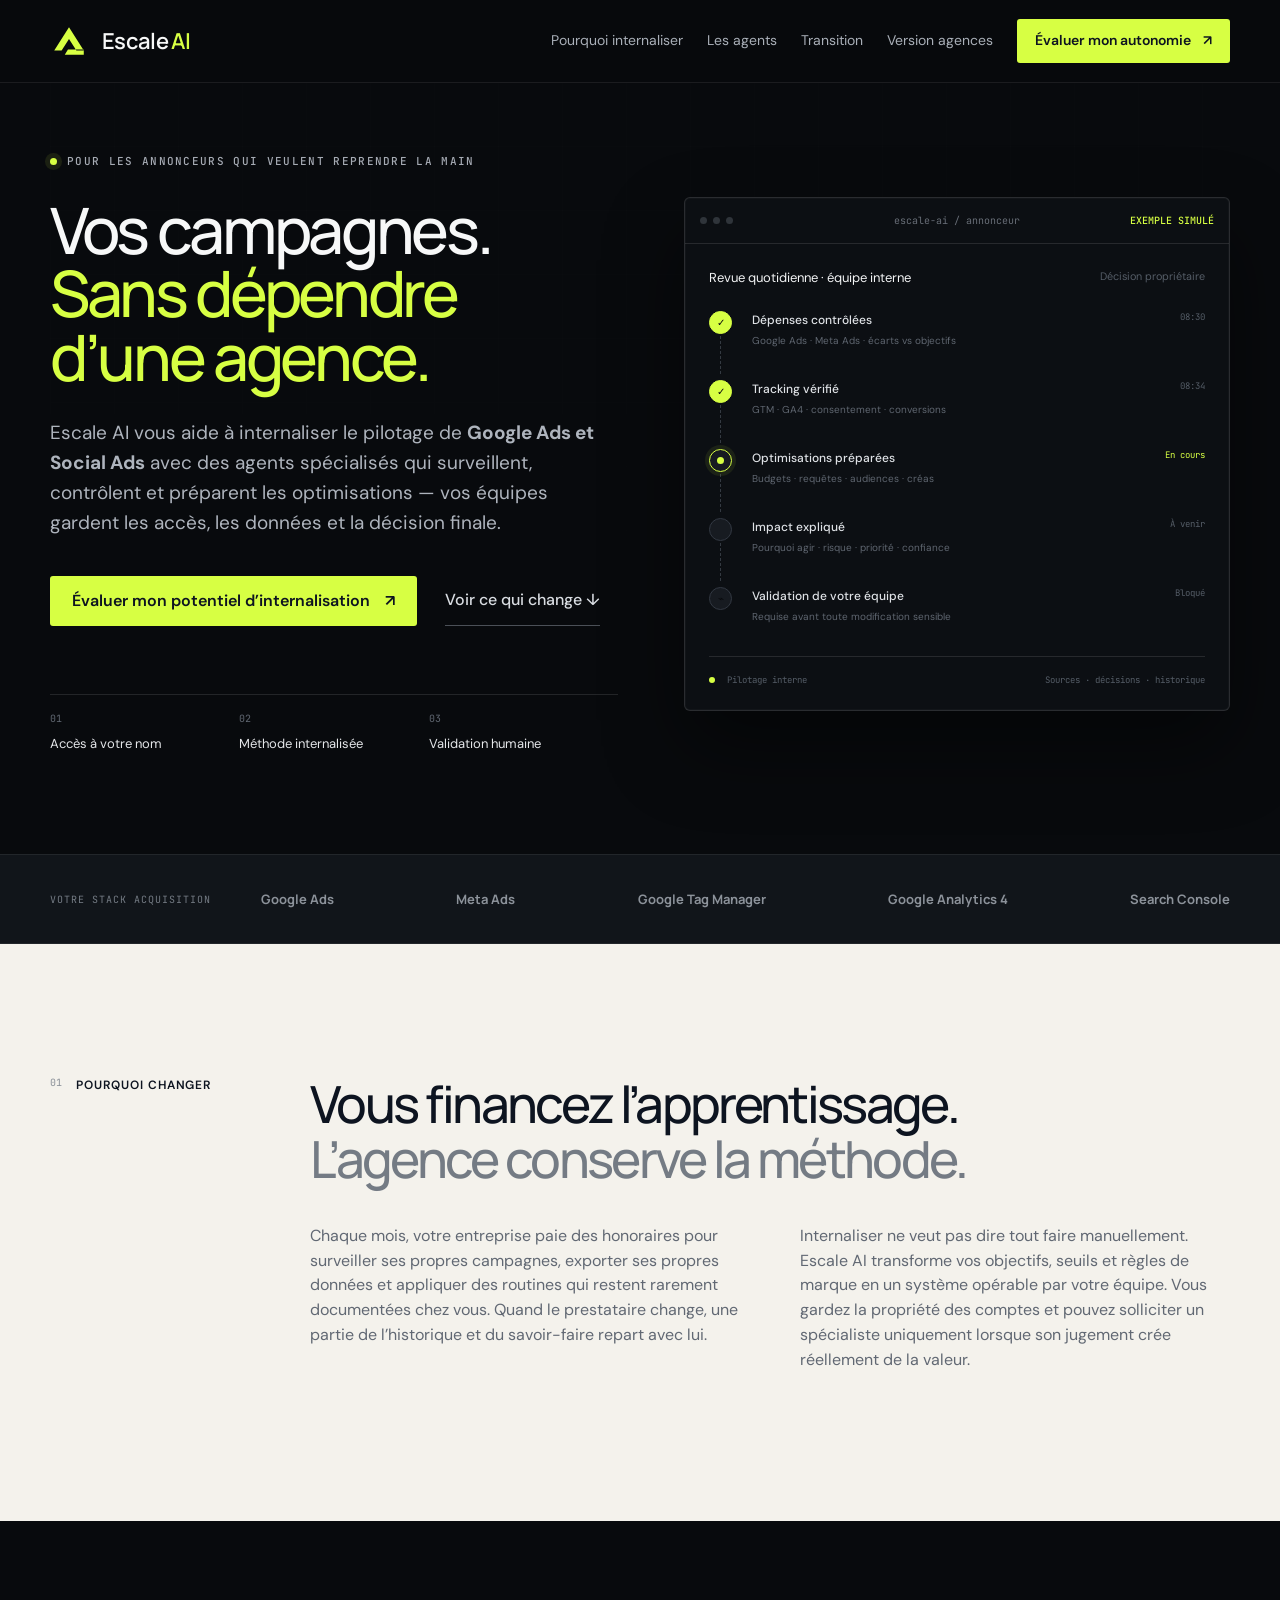
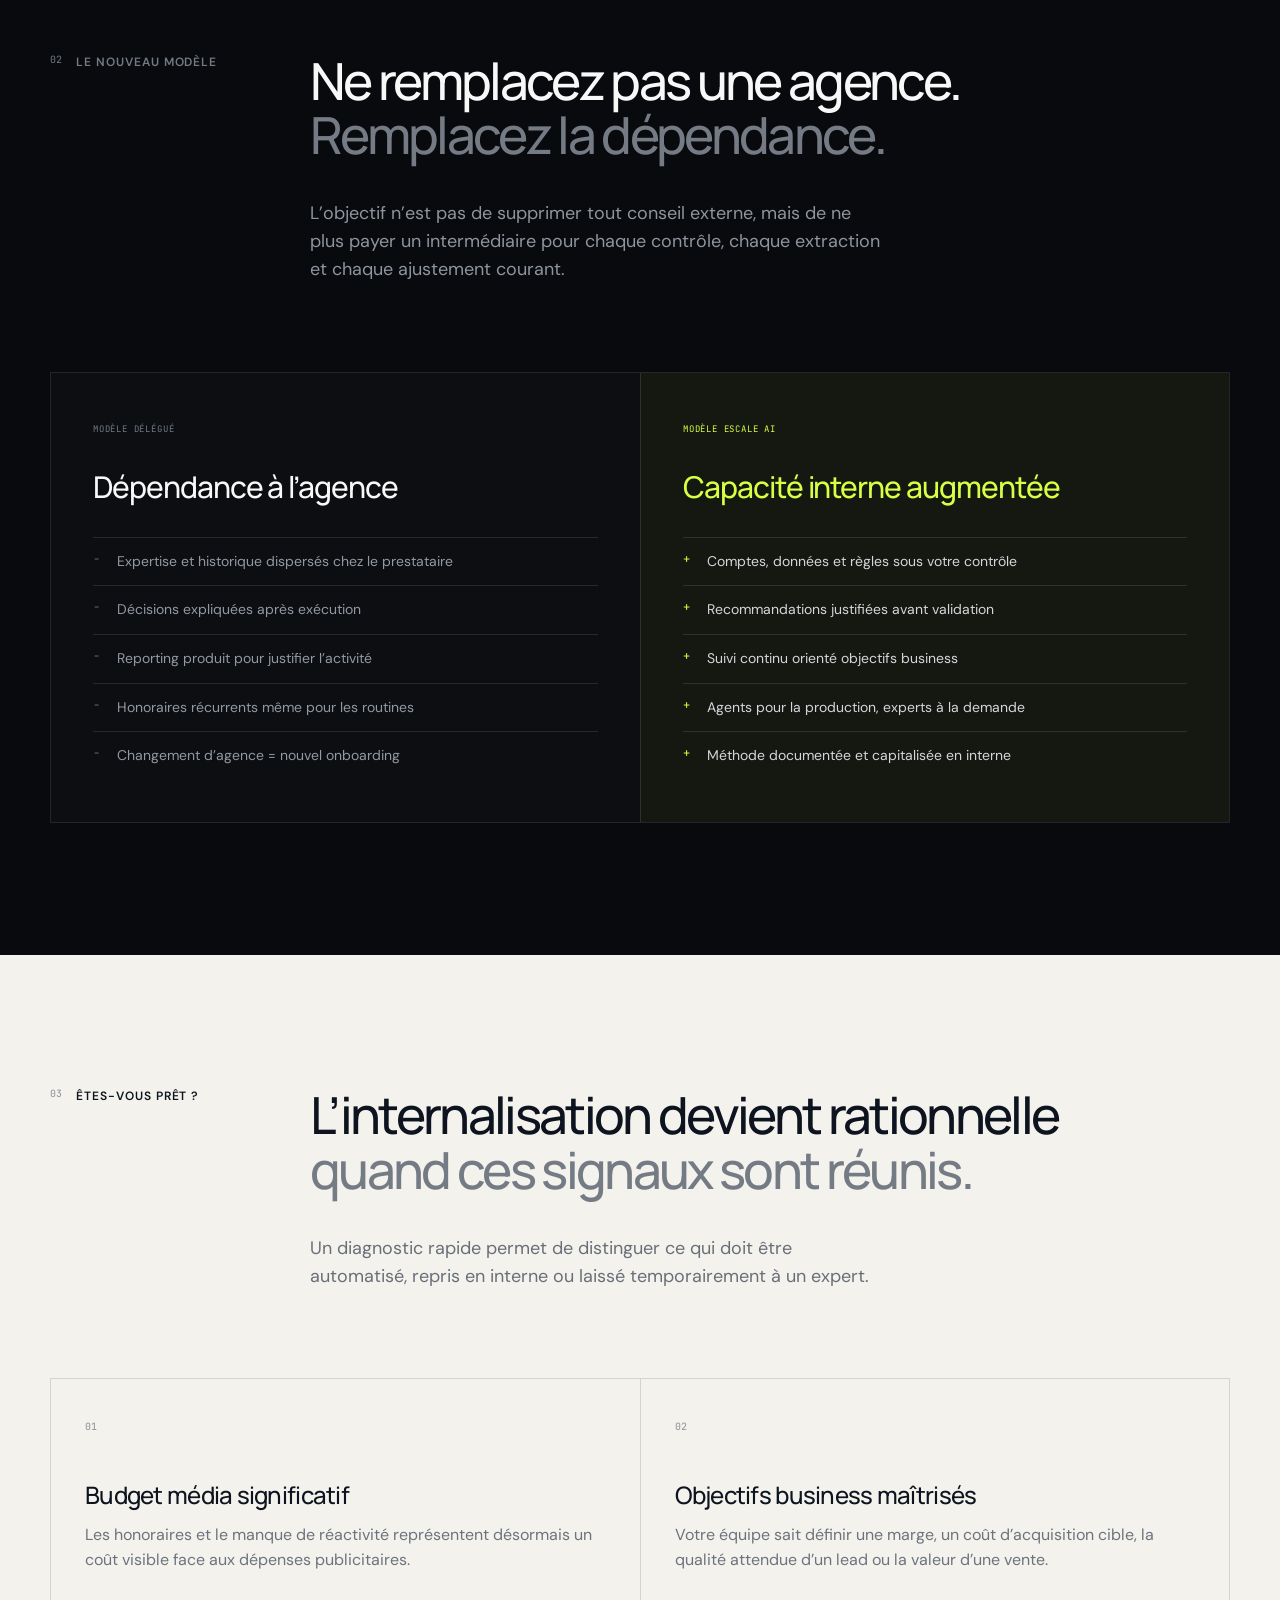
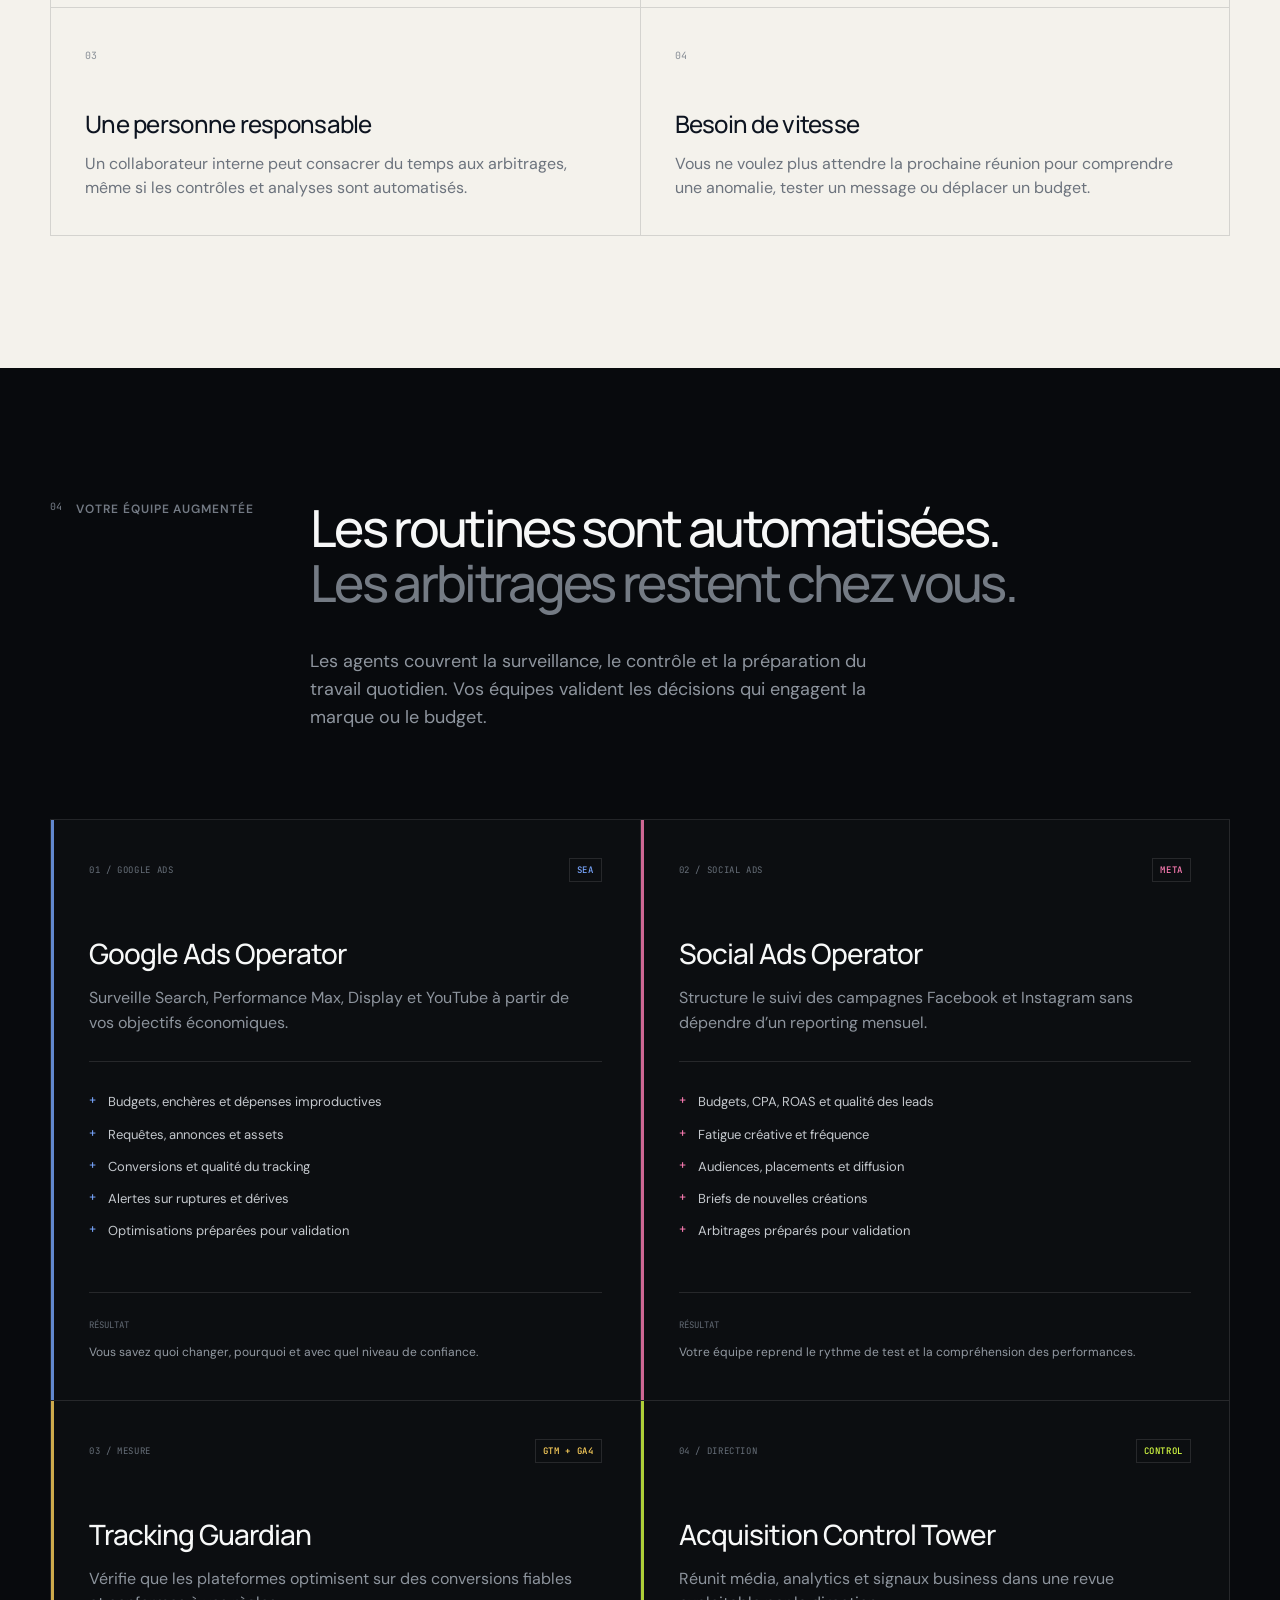
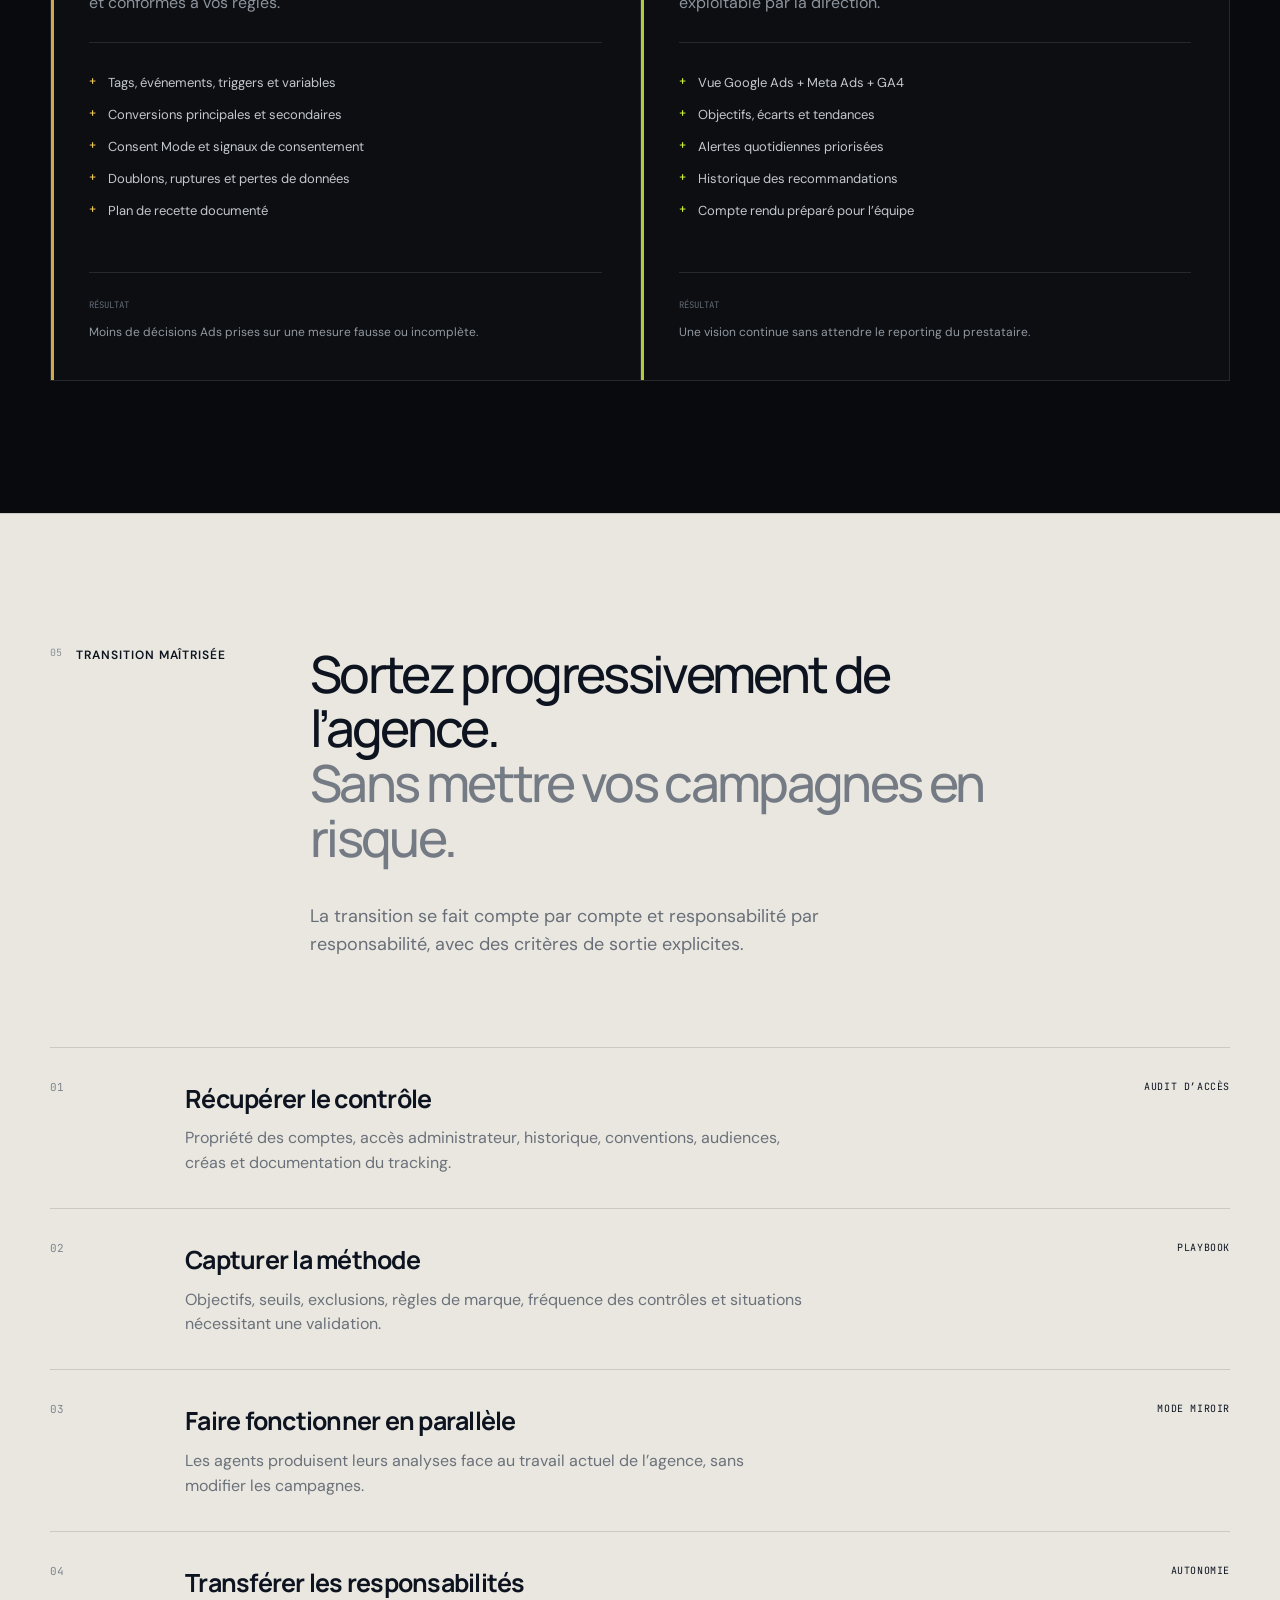
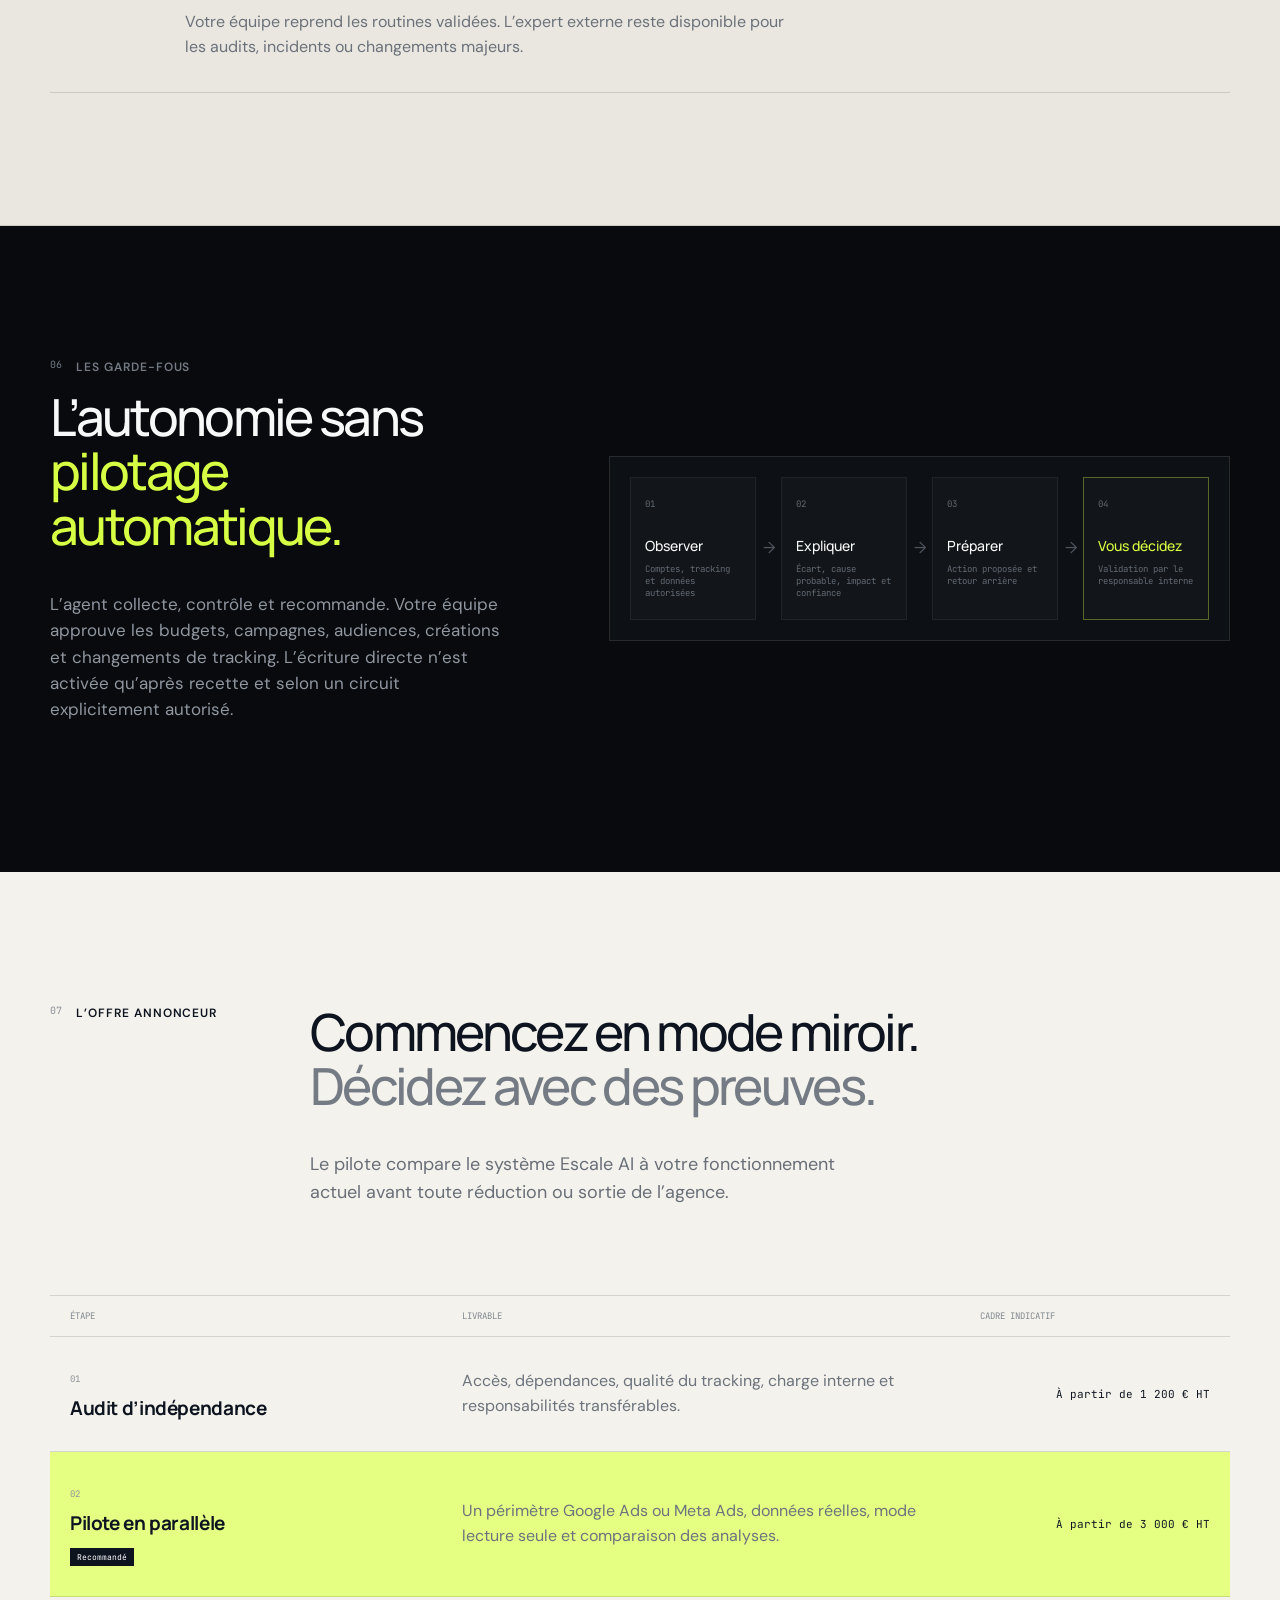
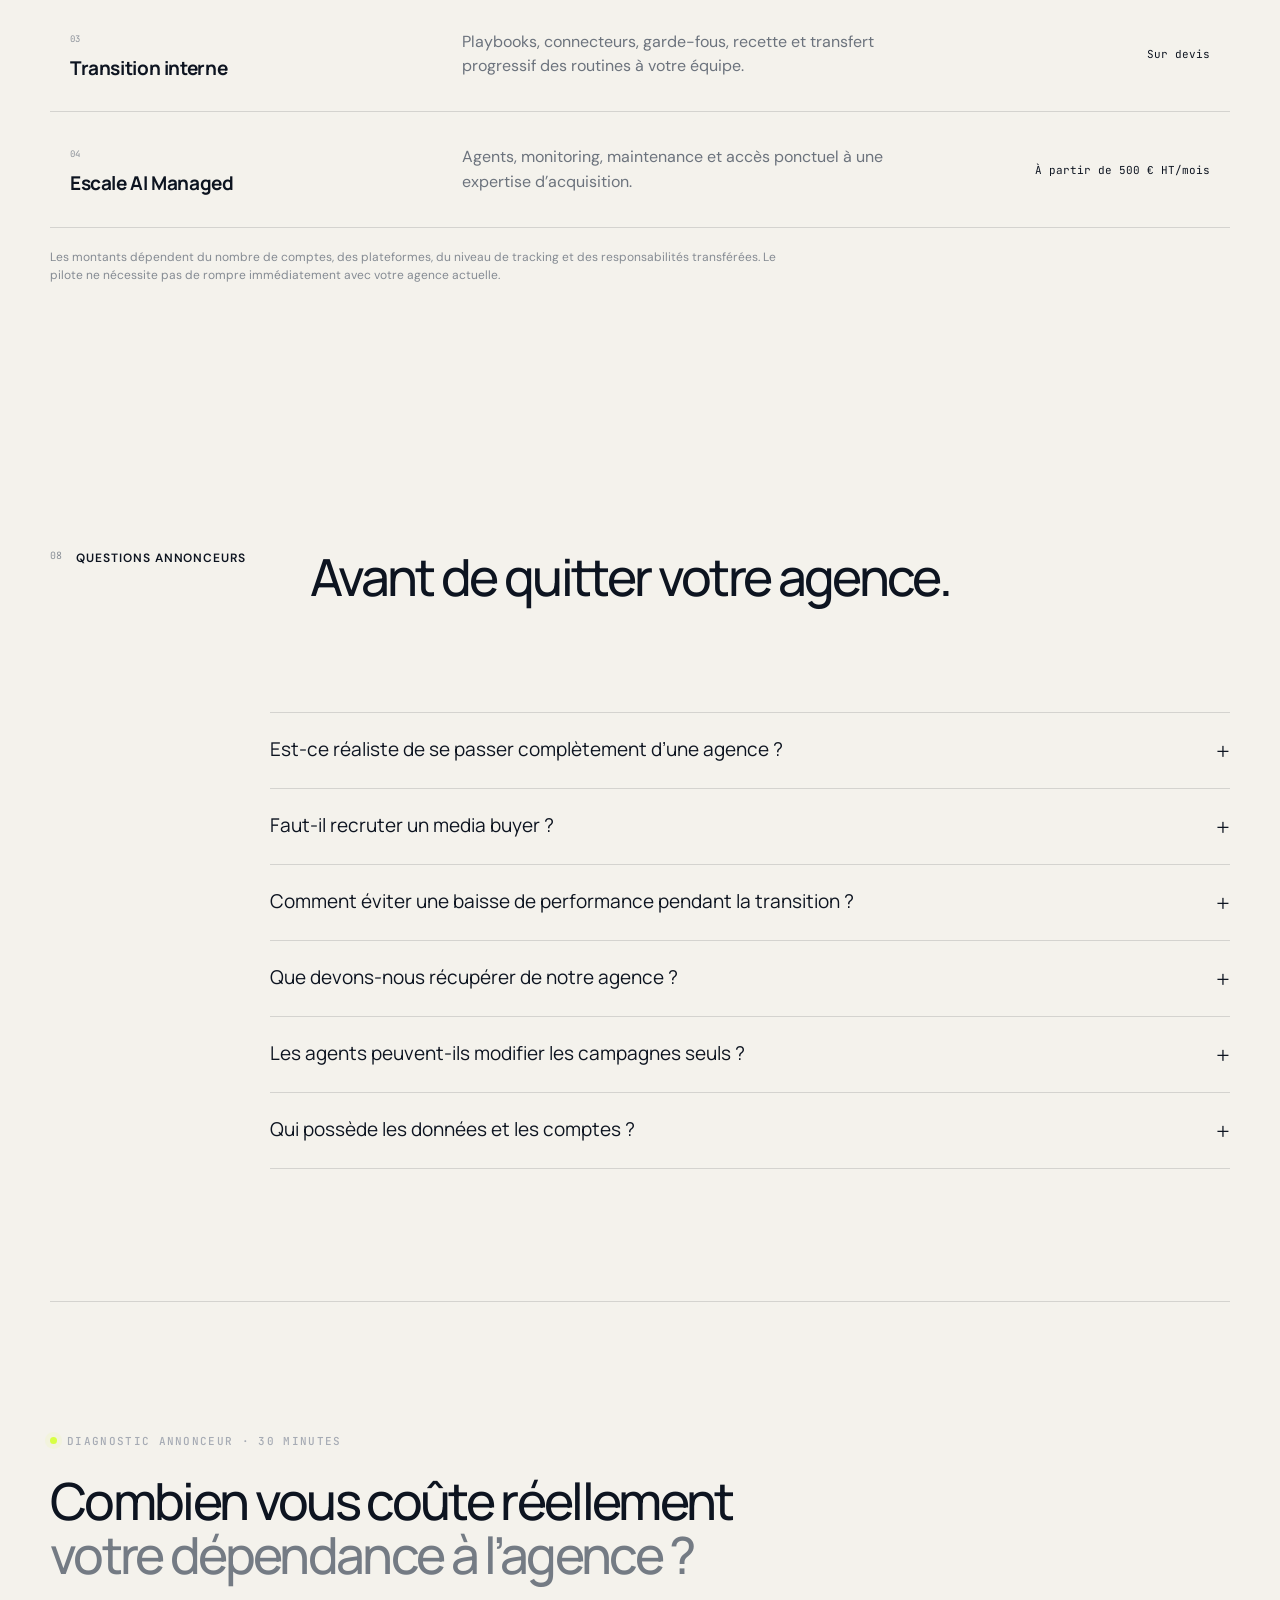
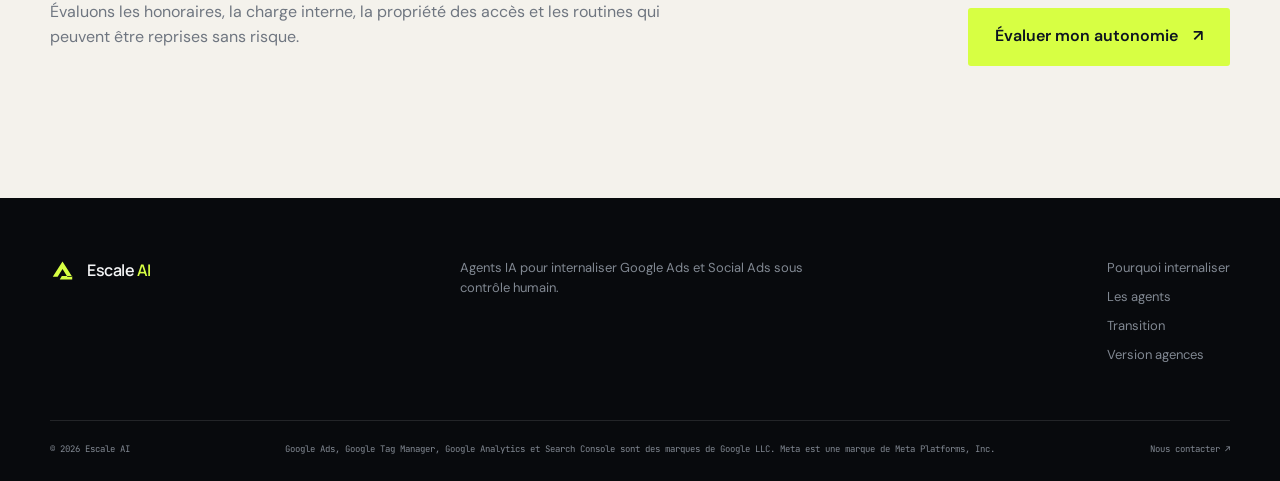
==== annonceurs/index.html @ db9a939e "feat: add advertiser acquisition landing" ====
<!DOCTYPE html>
<html lang="fr">
<head>
  <meta charset="utf-8">
  <meta name="viewport" content="width=device-width, initial-scale=1">
  <title>Escale AI Annonceurs — Internalisez Google Ads et Social Ads</title>
  <meta name="description" content="Escale AI aide les annonceurs à reprendre le contrôle de Google Ads et Social Ads avec des agents IA, des garde-fous et une validation humaine.">
  <meta name="robots" content="index,follow">
  <meta name="theme-color" content="#080a0d">
  <meta property="og:type" content="website">
  <meta property="og:locale" content="fr_FR">
  <meta property="og:title" content="Escale AI — Reprenez le contrôle de vos campagnes Ads">
  <meta property="og:description" content="Internalisez le pilotage Google Ads et Social Ads sans recréer une agence en interne.">
  <meta property="og:image" content="https://raw.githubusercontent.com/Floskinou/AIAgentnewventure/main/annonceurs/og-image.png">
  <meta property="og:image:width" content="1200">
  <meta property="og:image:height" content="630">
  <meta name="twitter:card" content="summary_large_image">
  <meta name="twitter:title" content="Escale AI — Agents IA pour annonceurs">
  <meta name="twitter:description" content="Vos données, vos décisions, vos campagnes. L’exécution assistée par des agents spécialisés.">
  <link rel="icon" href="../favicon.svg" type="image/svg+xml">
  <link rel="preconnect" href="https://fonts.googleapis.com">
  <link rel="preconnect" href="https://fonts.gstatic.com" crossorigin>
  <link href="https://fonts.googleapis.com/css2?family=DM+Sans:wght@400;500;600&family=Manrope:wght@400;500;600&family=JetBrains+Mono:wght@400;500&display=swap" rel="stylesheet">
  <link rel="stylesheet" href="../styles.css?v=5">
  <script type="application/ld+json">{
    "@context":"https://schema.org",
    "@type":"ProfessionalService",
    "name":"Escale AI pour annonceurs",
    "description":"Agents IA pour internaliser le pilotage Google Ads, Meta Ads, GTM, GA4 et Search Console sous contrôle humain.",
    "areaServed":"FR",
    "knowsAbout":["Google Ads","Meta Ads","Google Tag Manager","Google Analytics 4","Google Search Console"]
  }</script>
</head>
<body class="advertiser-page">
  <a class="skip-link" href="#contenu">Aller au contenu</a>
  <header class="site-header" id="accueil">
    <nav class="nav container" aria-label="Navigation annonceurs">
      <a class="brand" href="#accueil" aria-label="Escale AI Annonceurs — Accueil">
        <svg class="brand-mark" viewBox="0 0 36 36" aria-hidden="true"><path d="M4 27 18 5l14 22h-7l-7-11-7 11H4Zm10 4h18v-5H17l-3 5Z"/></svg>
        <span>Escale <strong>AI</strong></span>
      </a>
      <button class="menu-toggle" type="button" aria-expanded="false" aria-controls="nav-links"><span></span><span></span><span></span><span class="sr-only">Ouvrir le menu</span></button>
      <div class="nav-links" id="nav-links">
        <a href="#pourquoi">Pourquoi internaliser</a>
        <a href="#agents">Les agents</a>
        <a href="#methode">Transition</a>
        <a href="../">Version agences</a>
        <a class="nav-cta" href="https://calendly.com/escaleads/30min" target="_blank" rel="noopener">Évaluer mon autonomie <span aria-hidden="true">↗</span></a>
      </div>
    </nav>
  </header>

  <main id="contenu">
    <section class="hero advertiser-hero container" aria-labelledby="hero-title">
      <div class="hero-copy reveal">
        <p class="eyebrow"><span class="status-dot"></span> Pour les annonceurs qui veulent reprendre la main</p>
        <h1 id="hero-title">Vos campagnes.<br><em>Sans dépendre d’une agence.</em></h1>
        <p class="hero-lead">Escale AI vous aide à internaliser le pilotage de <strong>Google Ads et Social Ads</strong> avec des agents spécialisés qui surveillent, contrôlent et préparent les optimisations — vos équipes gardent les accès, les données et la décision finale.</p>
        <div class="hero-actions">
          <a class="button button-primary" href="https://calendly.com/escaleads/30min" target="_blank" rel="noopener">Évaluer mon potentiel d’internalisation <span aria-hidden="true">↗</span></a>
          <a class="text-link" href="#pourquoi">Voir ce qui change <span aria-hidden="true">↓</span></a>
        </div>
        <ul class="hero-proof" aria-label="Promesse Escale AI pour annonceurs">
          <li><span>01</span> Accès à votre nom</li>
          <li><span>02</span> Méthode internalisée</li>
          <li><span>03</span> Validation humaine</li>
        </ul>
      </div>

      <div class="agent-console reveal" role="img" aria-label="Démonstration simulée d’un poste de pilotage annonceur">
        <div class="console-topbar"><div><i></i><i></i><i></i></div><span>escale-ai / annonceur</span><b>EXEMPLE SIMULÉ</b></div>
        <div class="console-body">
          <div class="workflow-head"><span>Revue quotidienne · équipe interne</span><small>Décision propriétaire</small></div>
          <ol class="workflow">
            <li class="done"><span class="node">✓</span><div><b>Dépenses contrôlées</b><small>Google Ads · Meta Ads · écarts vs objectifs</small></div><time>08:30</time></li>
            <li class="done"><span class="node">✓</span><div><b>Tracking vérifié</b><small>GTM · GA4 · consentement · conversions</small></div><time>08:34</time></li>
            <li class="active"><span class="node"></span><div><b>Optimisations préparées</b><small>Budgets · requêtes · audiences · créas</small></div><time>En cours</time></li>
            <li><span class="node"></span><div><b>Impact expliqué</b><small>Pourquoi agir · risque · priorité · confiance</small></div><time>À venir</time></li>
            <li><span class="node lock">⌁</span><div><b>Validation de votre équipe</b><small>Requise avant toute modification sensible</small></div><time>Bloqué</time></li>
          </ol>
          <div class="console-footer"><span><i class="pulse"></i> Pilotage interne</span><span>Sources · décisions · historique</span></div>
        </div>
      </div>
    </section>

    <section class="trust-strip" id="stack" aria-label="Plateformes couvertes">
      <div class="container trust-inner"><span>Votre stack acquisition</span><div><b>Google Ads</b><b>Meta Ads</b><b>Google Tag Manager</b><b>Google Analytics 4</b><b>Search Console</b></div></div>
    </section>

    <section class="problem section container" id="pourquoi" aria-labelledby="problem-title">
      <div class="section-index reveal"><span>01</span><p>Pourquoi changer</p></div>
      <div class="problem-content reveal">
        <h2 id="problem-title">Vous financez l’apprentissage.<br><em>L’agence conserve la méthode.</em></h2>
        <div class="problem-grid">
          <p>Chaque mois, votre entreprise paie des honoraires pour surveiller ses propres campagnes, exporter ses propres données et appliquer des routines qui restent rarement documentées chez vous. Quand le prestataire change, une partie de l’historique et du savoir-faire repart avec lui.</p>
          <p>Internaliser ne veut pas dire tout faire manuellement. Escale AI transforme vos objectifs, seuils et règles de marque en un système opérable par votre équipe. Vous gardez la propriété des comptes et pouvez solliciter un spécialiste uniquement lorsque son jugement crée réellement de la valeur.</p>
        </div>
      </div>
    </section>

    <section class="comparison section" aria-labelledby="comparison-title">
      <div class="container">
        <div class="section-heading reveal"><div class="section-index light"><span>02</span><p>Le nouveau modèle</p></div><div><h2 id="comparison-title">Ne remplacez pas une agence.<br><em>Remplacez la dépendance.</em></h2><p>L’objectif n’est pas de supprimer tout conseil externe, mais de ne plus payer un intermédiaire pour chaque contrôle, chaque extraction et chaque ajustement courant.</p></div></div>
        <div class="comparison-grid reveal">
          <article class="comparison-card comparison-old"><span>MODÈLE DÉLÉGUÉ</span><h3>Dépendance à l’agence</h3><ul><li>Expertise et historique dispersés chez le prestataire</li><li>Décisions expliquées après exécution</li><li>Reporting produit pour justifier l’activité</li><li>Honoraires récurrents même pour les routines</li><li>Changement d’agence = nouvel onboarding</li></ul></article>
          <article class="comparison-card comparison-new"><span>MODÈLE ESCALE AI</span><h3>Capacité interne augmentée</h3><ul><li>Comptes, données et règles sous votre contrôle</li><li>Recommandations justifiées avant validation</li><li>Suivi continu orienté objectifs business</li><li>Agents pour la production, experts à la demande</li><li>Méthode documentée et capitalisée en interne</li></ul></article>
        </div>
      </div>
    </section>

    <section class="fit section container" aria-labelledby="fit-title">
      <div class="section-heading reveal"><div class="section-index"><span>03</span><p>Êtes-vous prêt ?</p></div><div><h2 id="fit-title">L’internalisation devient rationnelle<br><em>quand ces signaux sont réunis.</em></h2><p>Un diagnostic rapide permet de distinguer ce qui doit être automatisé, repris en interne ou laissé temporairement à un expert.</p></div></div>
      <div class="fit-grid">
        <article class="fit-card reveal"><span>01</span><h3>Budget média significatif</h3><p>Les honoraires et le manque de réactivité représentent désormais un coût visible face aux dépenses publicitaires.</p></article>
        <article class="fit-card reveal"><span>02</span><h3>Objectifs business maîtrisés</h3><p>Votre équipe sait définir une marge, un coût d’acquisition cible, la qualité attendue d’un lead ou la valeur d’une vente.</p></article>
        <article class="fit-card reveal"><span>03</span><h3>Une personne responsable</h3><p>Un collaborateur interne peut consacrer du temps aux arbitrages, même si les contrôles et analyses sont automatisés.</p></article>
        <article class="fit-card reveal"><span>04</span><h3>Besoin de vitesse</h3><p>Vous ne voulez plus attendre la prochaine réunion pour comprendre une anomalie, tester un message ou déplacer un budget.</p></article>
      </div>
    </section>

    <section class="products section" id="agents" aria-labelledby="products-title">
      <div class="container">
        <div class="section-heading reveal"><div class="section-index light"><span>04</span><p>Votre équipe augmentée</p></div><div><h2 id="products-title">Les routines sont automatisées.<br><em>Les arbitrages restent chez vous.</em></h2><p>Les agents couvrent la surveillance, le contrôle et la préparation du travail quotidien. Vos équipes valident les décisions qui engagent la marque ou le budget.</p></div></div>
        <div class="product-grid">
          <article class="product-card product-google reveal"><div class="product-top"><span>01 / GOOGLE ADS</span><b>SEA</b></div><h3>Google Ads Operator</h3><p>Surveille Search, Performance Max, Display et YouTube à partir de vos objectifs économiques.</p><ul><li>Budgets, enchères et dépenses improductives</li><li>Requêtes, annonces et assets</li><li>Conversions et qualité du tracking</li><li>Alertes sur ruptures et dérives</li><li>Optimisations préparées pour validation</li></ul><div class="product-output"><span>Résultat</span><p>Vous savez quoi changer, pourquoi et avec quel niveau de confiance.</p></div></article>
          <article class="product-card product-meta reveal"><div class="product-top"><span>02 / SOCIAL ADS</span><b>META</b></div><h3>Social Ads Operator</h3><p>Structure le suivi des campagnes Facebook et Instagram sans dépendre d’un reporting mensuel.</p><ul><li>Budgets, CPA, ROAS et qualité des leads</li><li>Fatigue créative et fréquence</li><li>Audiences, placements et diffusion</li><li>Briefs de nouvelles créations</li><li>Arbitrages préparés pour validation</li></ul><div class="product-output"><span>Résultat</span><p>Votre équipe reprend le rythme de test et la compréhension des performances.</p></div></article>
          <article class="product-card product-gtm reveal"><div class="product-top"><span>03 / MESURE</span><b>GTM + GA4</b></div><h3>Tracking Guardian</h3><p>Vérifie que les plateformes optimisent sur des conversions fiables et conformes à vos règles.</p><ul><li>Tags, événements, triggers et variables</li><li>Conversions principales et secondaires</li><li>Consent Mode et signaux de consentement</li><li>Doublons, ruptures et pertes de données</li><li>Plan de recette documenté</li></ul><div class="product-output"><span>Résultat</span><p>Moins de décisions Ads prises sur une mesure fausse ou incomplète.</p></div></article>
          <article class="product-card product-report reveal"><div class="product-top"><span>04 / DIRECTION</span><b>CONTROL</b></div><h3>Acquisition Control Tower</h3><p>Réunit média, analytics et signaux business dans une revue exploitable par la direction.</p><ul><li>Vue Google Ads + Meta Ads + GA4</li><li>Objectifs, écarts et tendances</li><li>Alertes quotidiennes priorisées</li><li>Historique des recommandations</li><li>Compte rendu préparé pour l’équipe</li></ul><div class="product-output"><span>Résultat</span><p>Une vision continue sans attendre le reporting du prestataire.</p></div></article>
        </div>
      </div>
    </section>

    <section class="method section" id="methode" aria-labelledby="method-title">
      <div class="container">
        <div class="section-heading reveal"><div class="section-index"><span>05</span><p>Transition maîtrisée</p></div><div><h2 id="method-title">Sortez progressivement de l’agence.<br><em>Sans mettre vos campagnes en risque.</em></h2><p>La transition se fait compte par compte et responsabilité par responsabilité, avec des critères de sortie explicites.</p></div></div>
        <ol class="method-steps">
          <li class="reveal"><span>01</span><div><h3>Récupérer le contrôle</h3><p>Propriété des comptes, accès administrateur, historique, conventions, audiences, créas et documentation du tracking.</p></div><strong>Audit d’accès</strong></li>
          <li class="reveal"><span>02</span><div><h3>Capturer la méthode</h3><p>Objectifs, seuils, exclusions, règles de marque, fréquence des contrôles et situations nécessitant une validation.</p></div><strong>Playbook</strong></li>
          <li class="reveal"><span>03</span><div><h3>Faire fonctionner en parallèle</h3><p>Les agents produisent leurs analyses face au travail actuel de l’agence, sans modifier les campagnes.</p></div><strong>Mode miroir</strong></li>
          <li class="reveal"><span>04</span><div><h3>Transférer les responsabilités</h3><p>Votre équipe reprend les routines validées. L’expert externe reste disponible pour les audits, incidents ou changements majeurs.</p></div><strong>Autonomie</strong></li>
        </ol>
      </div>
    </section>

    <section class="outcomes section">
      <div class="container outcomes-layout">
        <div class="outcome-copy reveal"><div class="section-index light"><span>06</span><p>Les garde-fous</p></div><h2>L’autonomie sans<br><em>pilotage automatique.</em></h2><p>L’agent collecte, contrôle et recommande. Votre équipe approuve les budgets, campagnes, audiences, créations et changements de tracking. L’écriture directe n’est activée qu’après recette et selon un circuit explicitement autorisé.</p></div>
        <div class="control-flow reveal" role="img" aria-label="Circuit de décision annonceur Escale AI">
          <div><span>01</span><b>Observer</b><small>Comptes, tracking et données autorisées</small></div><i>→</i><div><span>02</span><b>Expliquer</b><small>Écart, cause probable, impact et confiance</small></div><i>→</i><div><span>03</span><b>Préparer</b><small>Action proposée et retour arrière</small></div><i>→</i><div class="approved"><span>04</span><b>Vous décidez</b><small>Validation par le responsable interne</small></div>
        </div>
      </div>
    </section>

    <section class="offer section container" id="offre" aria-labelledby="offer-title">
      <div class="section-heading reveal"><div class="section-index"><span>07</span><p>L’offre annonceur</p></div><div><h2 id="offer-title">Commencez en mode miroir.<br><em>Décidez avec des preuves.</em></h2><p>Le pilote compare le système Escale AI à votre fonctionnement actuel avant toute réduction ou sortie de l’agence.</p></div></div>
      <div class="offer-table reveal">
        <div class="offer-row offer-head"><span>Étape</span><span>Livrable</span><span>Cadre indicatif</span></div>
        <div class="offer-row"><div><small>01</small><h3>Audit d’indépendance</h3></div><p>Accès, dépendances, qualité du tracking, charge interne et responsabilités transférables.</p><strong>À partir de 1 200 € HT</strong></div>
        <div class="offer-row highlight"><div><small>02</small><h3>Pilote en parallèle</h3><em>Recommandé</em></div><p>Un périmètre Google Ads ou Meta Ads, données réelles, mode lecture seule et comparaison des analyses.</p><strong>À partir de 3 000 € HT</strong></div>
        <div class="offer-row"><div><small>03</small><h3>Transition interne</h3></div><p>Playbooks, connecteurs, garde-fous, recette et transfert progressif des routines à votre équipe.</p><strong>Sur devis</strong></div>
        <div class="offer-row"><div><small>04</small><h3>Escale AI Managed</h3></div><p>Agents, monitoring, maintenance et accès ponctuel à une expertise d’acquisition.</p><strong>À partir de 500 € HT/mois</strong></div>
      </div>
      <p class="offer-note reveal">Les montants dépendent du nombre de comptes, des plateformes, du niveau de tracking et des responsabilités transférées. Le pilote ne nécessite pas de rompre immédiatement avec votre agence actuelle.</p>
    </section>

    <section class="faq section container" aria-labelledby="faq-title">
      <div class="section-heading reveal"><div class="section-index"><span>08</span><p>Questions annonceurs</p></div><div><h2 id="faq-title">Avant de quitter votre agence.</h2></div></div>
      <div class="faq-list reveal">
        <details><summary>Est-ce réaliste de se passer complètement d’une agence ?<span>+</span></summary><p>Oui pour certaines entreprises, lorsque les objectifs sont clairs, les comptes accessibles et qu’une personne interne assume les arbitrages. D’autres conservent un expert ponctuel pour la stratégie, les audits ou les périodes à fort enjeu. L’objectif est d’éliminer la dépendance, pas de refuser toute expertise externe.</p></details>
        <details><summary>Faut-il recruter un media buyer ?<span>+</span></summary><p>Pas nécessairement au départ. Un responsable marketing peut piloter les décisions si les contrôles, analyses et recommandations sont préparés par les agents. La charge réelle et le niveau de complexité sont mesurés pendant le pilote.</p></details>
        <details><summary>Comment éviter une baisse de performance pendant la transition ?<span>+</span></summary><p>Les agents fonctionnent d’abord en lecture seule et en parallèle du prestataire. Les responsabilités ne sont transférées qu’après comparaison des analyses, validation des accès, recette du tracking et définition d’un retour arrière.</p></details>
        <details><summary>Que devons-nous récupérer de notre agence ?<span>+</span></summary><p>La propriété ou l’administration des comptes, les historiques, audiences, assets, règles d’exclusion, conventions de nommage, rapports, accès GTM/GA4 et documentation du tracking. L’audit d’indépendance établit la liste précise.</p></details>
        <details><summary>Les agents peuvent-ils modifier les campagnes seuls ?<span>+</span></summary><p>Par défaut, non. Ils surveillent, expliquent et préparent les changements. Toute modification sensible reste soumise à validation humaine. Une capacité d’écriture limitée peut être envisagée uniquement après recette, avec permissions minimales, journalisation et règles de retour arrière.</p></details>
        <details><summary>Qui possède les données et les comptes ?<span>+</span></summary><p>Votre entreprise doit rester propriétaire ou administratrice de ses comptes publicitaires, analytics et tracking. Vos données et livrables restent les vôtres ; Escale AI opère son socle technique comme un service managé selon les droits définis au contrat.</p></details>
      </div>
    </section>

    <section class="final-cta section container reveal" aria-labelledby="cta-title">
      <div><p class="eyebrow"><span class="status-dot"></span> Diagnostic annonceur · 30 minutes</p><h2 id="cta-title">Combien vous coûte réellement<br><em>votre dépendance à l’agence ?</em></h2><p>Évaluons les honoraires, la charge interne, la propriété des accès et les routines qui peuvent être reprises sans risque.</p></div>
      <a class="button button-primary button-large" href="https://calendly.com/escaleads/30min" target="_blank" rel="noopener">Évaluer mon autonomie <span aria-hidden="true">↗</span></a>
    </section>
  </main>

  <footer class="footer">
    <div class="container footer-main"><a class="brand" href="#accueil"><svg class="brand-mark" viewBox="0 0 36 36" aria-hidden="true"><path d="M4 27 18 5l14 22h-7l-7-11-7 11H4Zm10 4h18v-5H17l-3 5Z"/></svg><span>Escale <strong>AI</strong></span></a><p>Agents IA pour internaliser Google Ads et Social Ads sous contrôle humain.</p><div><a href="#pourquoi">Pourquoi internaliser</a><a href="#agents">Les agents</a><a href="#methode">Transition</a><a href="../">Version agences</a></div></div>
    <div class="container footer-bottom"><span>© <span id="year"></span> Escale AI</span><span>Google Ads, Google Tag Manager, Google Analytics et Search Console sont des marques de Google LLC. Meta est une marque de Meta Platforms, Inc.</span><a href="https://calendly.com/escaleads/30min" target="_blank" rel="noopener">Nous contacter ↗</a></div>
  </footer>
  <script src="../script.js?v=2"></script>
</body>
</html>
---- styles.css ----
:root{--bg:#080a0d;--bg-soft:#0d1015;--ink:#0d1420;--paper:#f4f2ec;--white:#fff;--muted:#6d737d;--line:rgba(14,22,33,.14);--dark-line:rgba(255,255,255,.11);--accent:#d7ff43;--accent-dark:#bada22;--max:1180px;--sans:'DM Sans',system-ui,sans-serif;--display:'Manrope',system-ui,sans-serif;--mono:'JetBrains Mono',monospace}*{box-sizing:border-box}html{scroll-behavior:smooth}body{margin:0;background:var(--paper);color:var(--ink);font-family:var(--sans);font-size:16px;line-height:1.55;-webkit-font-smoothing:antialiased}a{color:inherit;text-decoration:none}button{font:inherit}.container{width:min(var(--max),calc(100% - 48px));margin-inline:auto}.sr-only{position:absolute;width:1px;height:1px;padding:0;margin:-1px;overflow:hidden;clip:rect(0,0,0,0);white-space:nowrap;border:0}.skip-link{position:fixed;z-index:1000;left:16px;top:12px;transform:translateY(-150%);background:var(--accent);color:var(--ink);padding:12px 18px;border-radius:3px;font-weight:600}.skip-link:focus{transform:none}:focus-visible{outline:3px solid var(--accent-dark);outline-offset:4px}.site-header{position:fixed;top:0;left:0;right:0;z-index:100;background:rgba(8,10,13,.82);border-bottom:1px solid rgba(255,255,255,.08);backdrop-filter:blur(16px)}.nav{height:82px;display:flex;align-items:center;justify-content:space-between}.brand{display:inline-flex;align-items:center;gap:12px;font-family:var(--display);font-weight:600;letter-spacing:-.03em}.site-header .brand{gap:14px;color:#f7f8f8;font-size:22px}.brand-mark{width:25px;height:25px;fill:var(--accent)}.site-header .brand-mark{width:38px;height:38px}.brand strong{color:var(--accent);font-weight:600}.nav-links{display:flex;align-items:center;gap:30px;color:#a9afb8;font-size:14px}.nav-links>a:not(.nav-cta):hover{color:#fff}.nav-cta{min-height:44px;display:inline-flex;align-items:center;gap:12px;background:var(--accent);color:var(--ink);padding:0 18px;border-radius:3px;font-weight:600}.nav-cta:hover,.button-primary:hover{background:var(--accent-dark);transform:translateY(-1px)}.menu-toggle{display:none;width:46px;height:46px;background:transparent;border:1px solid var(--dark-line);border-radius:4px;padding:11px}.menu-toggle span:not(.sr-only){display:block;height:1px;background:#fff;margin:5px 0}.hero{position:relative;min-height:820px;padding-top:154px;padding-bottom:100px;display:grid;grid-template-columns:1.02fr .98fr;gap:66px;align-items:center}.hero:before{content:'';position:absolute;left:50%;width:100vw;top:0;bottom:0;transform:translateX(-50%);background:var(--bg);z-index:-2}.hero:after{content:'';position:absolute;left:0;right:0;top:82px;height:738px;z-index:-1;opacity:.22;background-image:linear-gradient(rgba(255,255,255,.035) 1px,transparent 1px),linear-gradient(90deg,rgba(255,255,255,.035) 1px,transparent 1px);background-size:64px 64px;mask-image:linear-gradient(to bottom,black,transparent 90%)}.hero-copy{color:#f7f8f8}.eyebrow{font:500 11px var(--mono);text-transform:uppercase;letter-spacing:.12em;color:#a6abb4;display:flex;align-items:center;gap:10px}.status-dot{width:7px;height:7px;border-radius:50%;background:var(--accent);box-shadow:0 0 0 5px rgba(215,255,67,.09)}h1,h2,h3,p{margin-top:0}h1,h2{font-family:var(--display);font-weight:500;letter-spacing:-.052em}h1{font-size:clamp(52px,5.25vw,78px);line-height:.99;margin:30px 0 30px}h1 em,h2 em{font-style:normal;color:var(--accent)}.hero-lead{font-size:19px;line-height:1.58;color:#aeb4bd;max-width:580px}.hero-actions{display:flex;align-items:center;gap:28px;margin-top:38px}.button{min-height:50px;display:inline-flex;align-items:center;justify-content:center;gap:15px;padding:0 22px;border-radius:3px;font-weight:600;transition:.2s ease}.button-primary{background:var(--accent);color:var(--ink)}.text-link{color:#d9dde2;font-weight:500;border-bottom:1px solid #4b5057;padding:12px 0}.text-link:hover{border-color:var(--accent);color:var(--accent)}.hero-proof{list-style:none;padding:0;margin:68px 0 0;display:grid;grid-template-columns:repeat(3,1fr);border-top:1px solid var(--dark-line)}.hero-proof li{padding-top:17px;color:#e4e6e9;font-size:13px}.hero-proof span{display:block;font:10px var(--mono);color:#606771;margin-bottom:9px}.agent-console{border:1px solid rgba(255,255,255,.12);border-radius:6px;background:#0c0f13;box-shadow:0 36px 80px rgba(0,0,0,.45),0 0 0 1px rgba(255,255,255,.025) inset;overflow:hidden;transform:perspective(1200px) rotateY(-2deg)}.console-topbar{height:46px;display:grid;grid-template-columns:1fr auto 1fr;align-items:center;padding:0 15px;border-bottom:1px solid var(--dark-line);font:10px var(--mono);color:#686e77}.console-topbar div{display:flex;gap:6px}.console-topbar i{width:7px;height:7px;border-radius:50%;background:#2f343a}.console-topbar b{justify-self:end;color:var(--accent);font-weight:500}.console-body{padding:24px}.workflow-head{display:flex;justify-content:space-between;color:#f3f4f5;margin-bottom:23px;font-size:13px}.workflow-head small{color:#555d67}.workflow{padding:0;margin:0;list-style:none}.workflow li{display:grid;grid-template-columns:30px 1fr auto;gap:13px;position:relative;min-height:69px}.workflow li:not(:last-child):after{content:'';position:absolute;left:11px;top:25px;height:38px;border-left:1px dashed #343a42}.workflow .node{width:23px;height:23px;border:1px solid #323842;border-radius:50%;display:grid;place-items:center;font:10px var(--mono);color:#080a0d;background:#171b21;z-index:1}.workflow .done .node{background:var(--accent);border-color:var(--accent)}.workflow .active .node{border-color:var(--accent);box-shadow:0 0 0 4px rgba(215,255,67,.08)}.workflow .active .node:before{content:'';width:7px;height:7px;background:var(--accent);border-radius:50%;animation:pulse 1.7s infinite}.workflow b{display:block;color:#dfe2e6;font-size:12px;font-weight:500}.workflow small{display:block;color:#5f6670;font-size:10px;margin-top:3px}.workflow time{font:9px var(--mono);color:#555d67}.workflow .active time{color:var(--accent)}.console-footer{border-top:1px solid var(--dark-line);padding-top:17px;display:flex;justify-content:space-between;color:#555d67;font:9px var(--mono)}.console-footer .pulse{display:inline-block;width:6px;height:6px;border-radius:50%;background:var(--accent);margin-right:7px}.trust-strip{background:#11151a;border-block:1px solid rgba(255,255,255,.07);color:#747b84}.trust-inner{min-height:88px;display:flex;align-items:center;gap:50px}.trust-inner>span{font:10px var(--mono);text-transform:uppercase;letter-spacing:.1em;white-space:nowrap}.trust-inner>div{display:flex;justify-content:space-between;align-items:center;gap:36px;flex:1;overflow:hidden}.trust-inner b{font-family:var(--display);font-size:13px;color:#8c929a;white-space:nowrap}.section{padding-block:132px}.section-index{display:flex;gap:14px;align-items:flex-start;min-width:180px}.section-index span{font:10px var(--mono);color:#8a9098}.section-index p{font-size:12px;font-weight:600;text-transform:uppercase;letter-spacing:.08em}.problem{display:grid;grid-template-columns:220px 1fr;gap:40px}.problem h2,.section-heading h2,.outcome-copy h2,.security-copy h2,.final-cta h2{font-size:clamp(40px,4vw,60px);line-height:1.07;margin-bottom:38px}.problem h2 em,.section-heading h2 em,.final-cta h2 em{color:#747b84}.problem-grid{display:grid;grid-template-columns:1fr 1fr;gap:60px;color:#616873}.method{background:#e9e7e0;border-block:1px solid var(--line)}.section-heading{display:grid;grid-template-columns:220px 1fr;gap:40px;margin-bottom:70px}.section-heading>div:last-child{max-width:760px}.section-heading>div:last-child>p{max-width:570px;color:#696f78;font-size:18px}.method-steps{list-style:none;padding:0;margin:0;border-top:1px solid var(--line)}.method-steps li{display:grid;grid-template-columns:100px 1fr 160px;gap:35px;padding:32px 0;border-bottom:1px solid var(--line);align-items:start}.method-steps>li>span{font:11px var(--mono);color:#7e858e}.method-steps h3{font-family:var(--display);font-size:25px;letter-spacing:-.03em;margin:0 0 8px}.method-steps p{color:#6b717a;max-width:620px;margin:0}.method-steps strong{text-align:right;font:10px var(--mono);text-transform:uppercase;letter-spacing:.06em}.case-list{border-top:1px solid var(--line)}.case{display:grid;grid-template-columns:110px 1fr 110px;gap:30px;padding:36px 0;border-bottom:1px solid var(--line);align-items:center}.case-number{font:11px var(--mono);color:#899099;align-self:start}.case-label{font:10px var(--mono);text-transform:uppercase;letter-spacing:.09em;color:#7a818a;margin-bottom:14px}.case h3{font-family:var(--display);font-size:clamp(23px,2.6vw,36px);line-height:1.2;letter-spacing:-.038em;margin-bottom:12px}.case p{color:#707680;max-width:720px;margin-bottom:0}.case-arrow{justify-self:end;border:1px solid var(--line);width:46px;height:46px;display:grid;place-items:center;border-radius:50%}.case.featured{background:var(--ink);color:#fff;padding:42px;margin-inline:-24px;padding-inline:24px;border:0}.case.featured .case-label,.case.featured p{color:#9299a3}.case.featured ul{list-style:none;padding:0;display:flex;flex-wrap:wrap;gap:8px;margin:22px 0 0}.case.featured li{font:9px var(--mono);border:1px solid var(--dark-line);padding:7px 9px;color:#bac0c7}.case-metric{border-left:1px solid var(--dark-line);padding-left:26px}.case-metric span,.case-metric small{display:block;color:#727984;font:9px var(--mono)}.case-metric b{display:block;color:var(--accent);font-family:var(--display);font-size:18px;margin:8px 0}.outcomes,.security{background:var(--bg);color:#f7f8f8}.products{background:var(--bg);color:#f7f8f8}.products .section-heading>div:last-child>p{color:#8e959e}.product-grid{display:grid;grid-template-columns:repeat(2,1fr);border-top:1px solid var(--dark-line);border-left:1px solid var(--dark-line)}.product-card{position:relative;padding:38px;border-right:1px solid var(--dark-line);border-bottom:1px solid var(--dark-line);background:rgba(255,255,255,.015);overflow:hidden}.product-card:before{content:'';position:absolute;inset:0 auto 0 0;width:3px;background:var(--product,#d7ff43);opacity:.8}.product-top{display:flex;align-items:center;justify-content:space-between;margin-bottom:52px;font:9px var(--mono);letter-spacing:.07em;color:#68707a}.product-top b{border:1px solid var(--dark-line);padding:5px 7px;color:var(--product,#d7ff43);font-weight:500}.product-card h3{font:500 28px var(--display);letter-spacing:-.035em;margin-bottom:14px}.product-card>p{color:#8d949d;max-width:500px;min-height:50px}.product-card ul{list-style:none;padding:24px 0 20px;margin:25px 0;border-top:1px solid var(--dark-line)}.product-card li{position:relative;padding:6px 0 6px 19px;color:#c4c8cd;font-size:13px}.product-card li:before{content:'+';position:absolute;left:0;color:var(--product,#d7ff43);font:12px var(--mono)}.product-output{border-top:1px solid var(--dark-line);padding-top:18px}.product-output span{font:9px var(--mono);text-transform:uppercase;color:#626a74}.product-output p{margin:7px 0 0;color:#9299a2;font-size:12px}.product-google{--product:#79a7ff}.product-meta{--product:#ff7db5}.product-gtm{--product:#ffd15c}.product-ga4{--product:#c18cff}.product-gsc{--product:#6bd7a8}.product-report{--product:#d7ff43}.comparison{background:var(--bg);color:#f7f8f8}.comparison .section-heading>div:last-child>p{color:#8e959e}.comparison-grid{display:grid;grid-template-columns:1fr 1fr;border:1px solid var(--dark-line)}.comparison-card{padding:42px;min-height:100%}.comparison-card+ .comparison-card{border-left:1px solid var(--dark-line)}.comparison-card>span{font:9px var(--mono);letter-spacing:.09em;color:#727984}.comparison-card h3{font:500 30px var(--display);letter-spacing:-.035em;margin:26px 0 30px}.comparison-card ul{list-style:none;padding:0;margin:0}.comparison-card li{position:relative;padding:13px 0 13px 24px;border-top:1px solid var(--dark-line);color:#9299a2;font-size:14px}.comparison-card li:before{position:absolute;left:0;font:12px var(--mono)}.comparison-old{background:rgba(255,255,255,.015)}.comparison-old li:before{content:'−';color:#69717b}.comparison-new{background:rgba(215,255,67,.06)}.comparison-new>span,.comparison-new h3{color:var(--accent)}.comparison-new li{color:#d3d7dc}.comparison-new li:before{content:'+';color:var(--accent)}.fit-grid{display:grid;grid-template-columns:repeat(2,1fr);border-top:1px solid var(--line);border-left:1px solid var(--line)}.fit-card{padding:34px;border-right:1px solid var(--line);border-bottom:1px solid var(--line)}.fit-card>span{font:10px var(--mono);color:#8a9098}.fit-card h3{font:500 24px var(--display);letter-spacing:-.03em;margin:40px 0 12px}.fit-card p{color:#6c737d;margin-bottom:0}.advertiser-page .advertiser-hero h1{font-size:clamp(50px,5vw,76px)}.advertiser-page .advertiser-hero .hero-lead{max-width:610px}.advertiser-page .nav-links{gap:24px}.coverage-table{overflow-x:auto;border-top:1px solid var(--line)}.coverage-row{min-width:720px;display:grid;grid-template-columns:2fr repeat(5,1fr);border-bottom:1px solid var(--line);align-items:center;min-height:62px}.coverage-row>*{padding:14px;text-align:center}.coverage-row>*:first-child{text-align:left}.coverage-row strong{font-weight:500}.coverage-row i{font-style:normal;color:#a6ad25}.coverage-head{min-height:42px;font:9px var(--mono);text-transform:uppercase;color:#7a818a}.control-flow{display:grid;grid-template-columns:1fr 25px 1fr 25px 1fr 25px 1fr;align-items:stretch;border:1px solid var(--dark-line);padding:20px;background:#0d1014}.control-flow>div{padding:20px 14px;background:rgba(255,255,255,.02);border:1px solid rgba(255,255,255,.06)}.control-flow>i{display:grid;place-items:center;color:#4f5660;font-style:normal}.control-flow span,.control-flow small{display:block;font:9px var(--mono);color:#626a73}.control-flow b{display:block;font:500 14px var(--display);margin:26px 0 8px}.control-flow .approved{border-color:rgba(215,255,67,.35)}.control-flow .approved b{color:var(--accent)}.outcomes,.security{background:var(--bg);color:#f7f8f8}.outcomes-layout,.security-layout{display:grid;grid-template-columns:.85fr 1.15fr;gap:100px;align-items:center}.section-index.light span,.section-index.light p{color:#737a84}.outcome-copy h2 em,.security-copy h2 em{color:var(--accent)}.outcome-copy>p,.security-copy>p{color:#9097a1;max-width:490px;font-size:17px}.outcome-board{border:1px solid var(--dark-line);padding:34px;background:#0d1014}.outcome-row{display:grid;grid-template-columns:150px 1fr 70px;gap:18px;align-items:center;padding:18px 0;border-bottom:1px solid rgba(255,255,255,.07);font-size:12px}.outcome-row>div{height:3px;background:#252a31}.outcome-row i{display:block;height:100%;width:var(--w);background:var(--accent)}.outcome-row b{text-align:right;color:#aeb4bc;font:9px var(--mono);text-transform:uppercase}.outcome-board>p{font:9px var(--mono);color:#555c66;margin:20px 0 0}.offer-table{border-top:1px solid var(--line)}.offer-row{display:grid;grid-template-columns:1fr 1.35fr 230px;gap:35px;padding:28px 20px;border-bottom:1px solid var(--line);align-items:center}.offer-head{font:9px var(--mono);color:#828992;text-transform:uppercase;padding-block:14px}.offer-row small{font:9px var(--mono);color:#8c929a}.offer-row h3{font-family:var(--display);font-size:19px;margin:4px 0 0;letter-spacing:-.02em}.offer-row p{color:#6c737d;margin:0}.offer-row strong{text-align:right;font:11px var(--mono)}.offer-row.highlight{background:#e4ff82}.offer-row em{display:inline-block;font:8px var(--mono);font-style:normal;background:var(--ink);color:#fff;padding:4px 7px;margin-top:10px}.offer-note{font-size:12px;color:#858b93;max-width:760px;margin:20px 0 0}.security-layout{align-items:start}.button-light{background:#f7f8f8;color:var(--ink);margin-top:24px}.security-stack{border-top:1px solid var(--dark-line)}.security-stack>div{display:grid;grid-template-columns:50px 160px 1fr;gap:20px;padding:25px 0;border-bottom:1px solid var(--dark-line)}.security-stack span{font:9px var(--mono);color:#5d646e}.security-stack h3{font-size:15px}.security-stack p{font-size:13px;color:#8c939d;margin:0}.faq{background:var(--paper)}.faq-list{max-width:960px;margin-left:auto;border-top:1px solid var(--line)}details{border-bottom:1px solid var(--line)}summary{min-height:75px;display:flex;align-items:center;justify-content:space-between;gap:20px;cursor:pointer;font-family:var(--display);font-size:19px;list-style:none}summary::-webkit-details-marker{display:none}summary span{font:300 24px var(--display);transition:.2s}details[open] summary span{transform:rotate(45deg)}details p{max-width:760px;color:#6b727c;padding:0 50px 26px 0}.final-cta{border-top:1px solid var(--line);display:flex;justify-content:space-between;align-items:flex-end;gap:60px}.final-cta h2{margin:25px 0 18px}.final-cta>div>p:last-child{color:#6f7680;max-width:630px}.button-large{min-height:58px;padding-inline:27px;white-space:nowrap}.footer{background:#080a0d;color:#818892;padding:60px 0 26px}.footer-main{display:grid;grid-template-columns:1fr 1fr 1fr;gap:50px;align-items:start}.footer .brand{color:#f4f5f6}.footer-main>p{font-size:13px}.footer-main>div{display:flex;flex-direction:column;gap:9px;justify-self:end;font-size:13px}.footer-main a:hover{color:var(--accent)}.footer-bottom{border-top:1px solid var(--dark-line);margin-top:55px;padding-top:22px;display:flex;justify-content:space-between;gap:20px;font:9px var(--mono)}.reveal{opacity:1;transform:none}.reveal.is-visible{opacity:1;transform:none}@keyframes pulse{0%,100%{box-shadow:0 0 0 0 rgba(215,255,67,.35)}50%{box-shadow:0 0 0 8px rgba(215,255,67,0)}}@media(max-width:900px){.nav-links{display:none;position:absolute;left:0;right:0;top:82px;background:#0b0e12;padding:24px;flex-direction:column;align-items:stretch;border-bottom:1px solid var(--dark-line)}.nav-links.open{display:flex}.nav-links a{min-height:44px;display:flex;align-items:center}.menu-toggle{display:block}.hero{grid-template-columns:1fr;padding-top:130px;height:auto}.hero:after{height:1178px}.agent-console{transform:none;max-width:620px}.trust-inner{flex-direction:column;align-items:flex-start;padding-block:25px}.trust-inner>div{width:100%;flex-wrap:wrap;justify-content:flex-start}.problem,.section-heading{grid-template-columns:1fr}.section-index{min-width:0}.product-grid{grid-template-columns:1fr}.comparison-grid{grid-template-columns:1fr}.comparison-card+ .comparison-card{border-left:0;border-top:1px solid var(--dark-line)}.fit-grid{grid-template-columns:1fr}.outcomes-layout,.security-layout{grid-template-columns:1fr;gap:60px}.control-flow{grid-template-columns:1fr 20px 1fr}.control-flow>i:nth-of-type(2){display:none}.control-flow>div:nth-of-type(3),.control-flow>div:nth-of-type(4){margin-top:20px}.offer-row{grid-template-columns:1fr 1.3fr}.offer-row>*:last-child{grid-column:2;text-align:left}.offer-head{display:none}.footer-main{grid-template-columns:1fr 1fr}.footer-main>div{justify-self:start}.footer-main>p{display:none}}@media(max-width:620px){.container{width:min(100% - 32px,var(--max))}.nav{height:64px}.nav-links{top:64px}.site-header .brand{gap:10px}.site-header .brand span{font-size:17px}.site-header .brand-mark{width:30px;height:30px}.hero{padding-top:115px;padding-bottom:72px;gap:48px}.hero:after{top:64px;height:1106px}.hero-lead{font-size:17px}.hero-actions{align-items:stretch;flex-direction:column;gap:12px}.text-link{text-align:center}.hero-proof{margin-top:48px;gap:10px}.hero-proof li{font-size:11px}.agent-console{margin-inline:-7px}.console-body{padding:18px 14px}.workflow li{grid-template-columns:27px 1fr}.workflow time{display:none}.console-footer{display:block}.console-footer span:last-child{display:none}.trust-inner>div{gap:18px 25px}.product-card{padding:28px 22px}.product-top{margin-bottom:35px}.control-flow{grid-template-columns:1fr;padding:14px}.control-flow>i{transform:rotate(90deg);min-height:24px}.control-flow>i:nth-of-type(2){display:grid}.control-flow>div:nth-of-type(3),.control-flow>div:nth-of-type(4){margin-top:0}.section{padding-block:88px}.problem-grid{grid-template-columns:1fr;gap:12px}.method-steps li{grid-template-columns:44px 1fr}.method-steps strong{grid-column:2;text-align:left}.case,.case.featured{grid-template-columns:42px 1fr;padding:28px 0;margin:0}.case.featured{padding-inline:16px}.case-arrow,.case-metric{display:none}.offer-row{grid-template-columns:1fr;gap:14px;padding-inline:0}.offer-row>*:last-child{grid-column:auto}.security-stack>div{grid-template-columns:38px 1fr}.security-stack p{grid-column:2}.outcome-board{padding:20px 16px}.outcome-row{grid-template-columns:105px 1fr}.outcome-row b{display:none}.final-cta{align-items:stretch;flex-direction:column}.footer-main{grid-template-columns:1fr}.footer-main>p{display:block}.footer-bottom{flex-direction:column}.footer-bottom span:nth-child(2){order:3}}@media(prefers-reduced-motion:reduce){html{scroll-behavior:auto}.reveal{opacity:1;transform:none;transition:none}.workflow .active .node:before{animation:none}.button,.nav-cta{transition:none}}
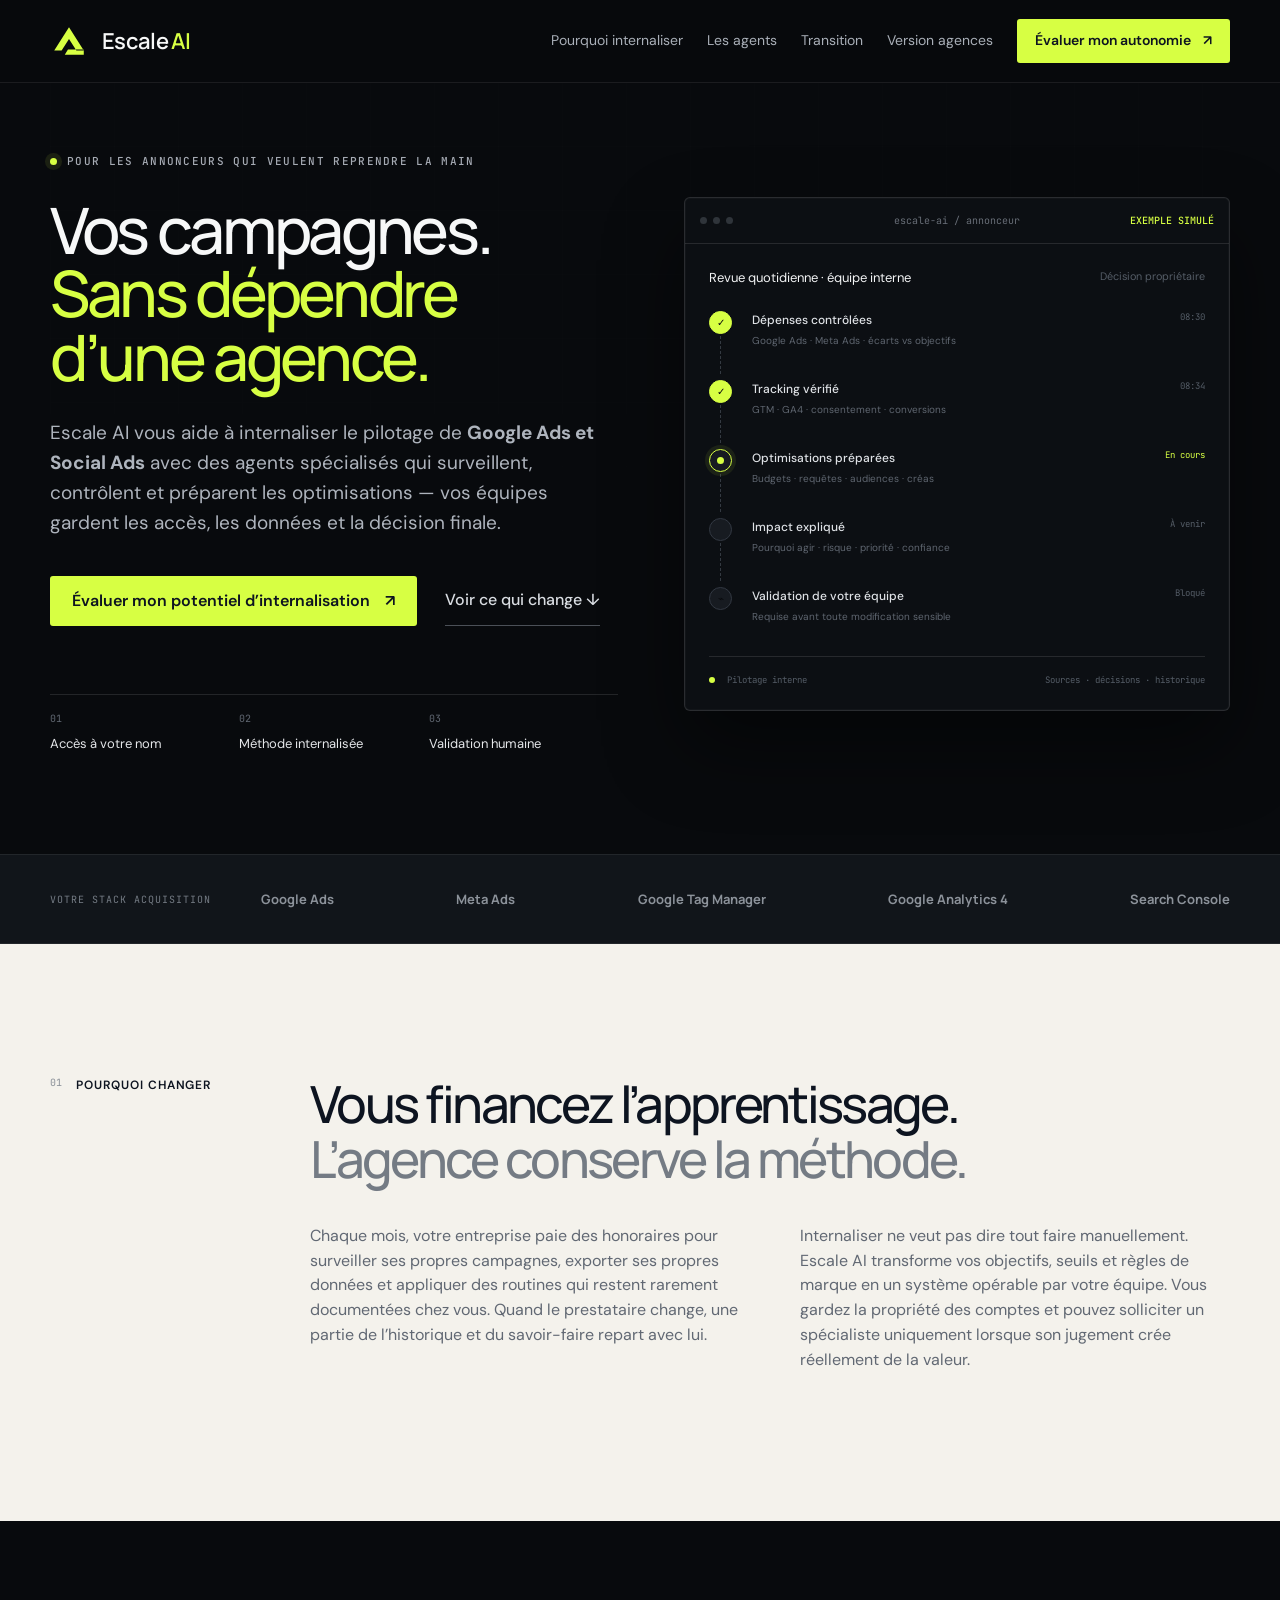
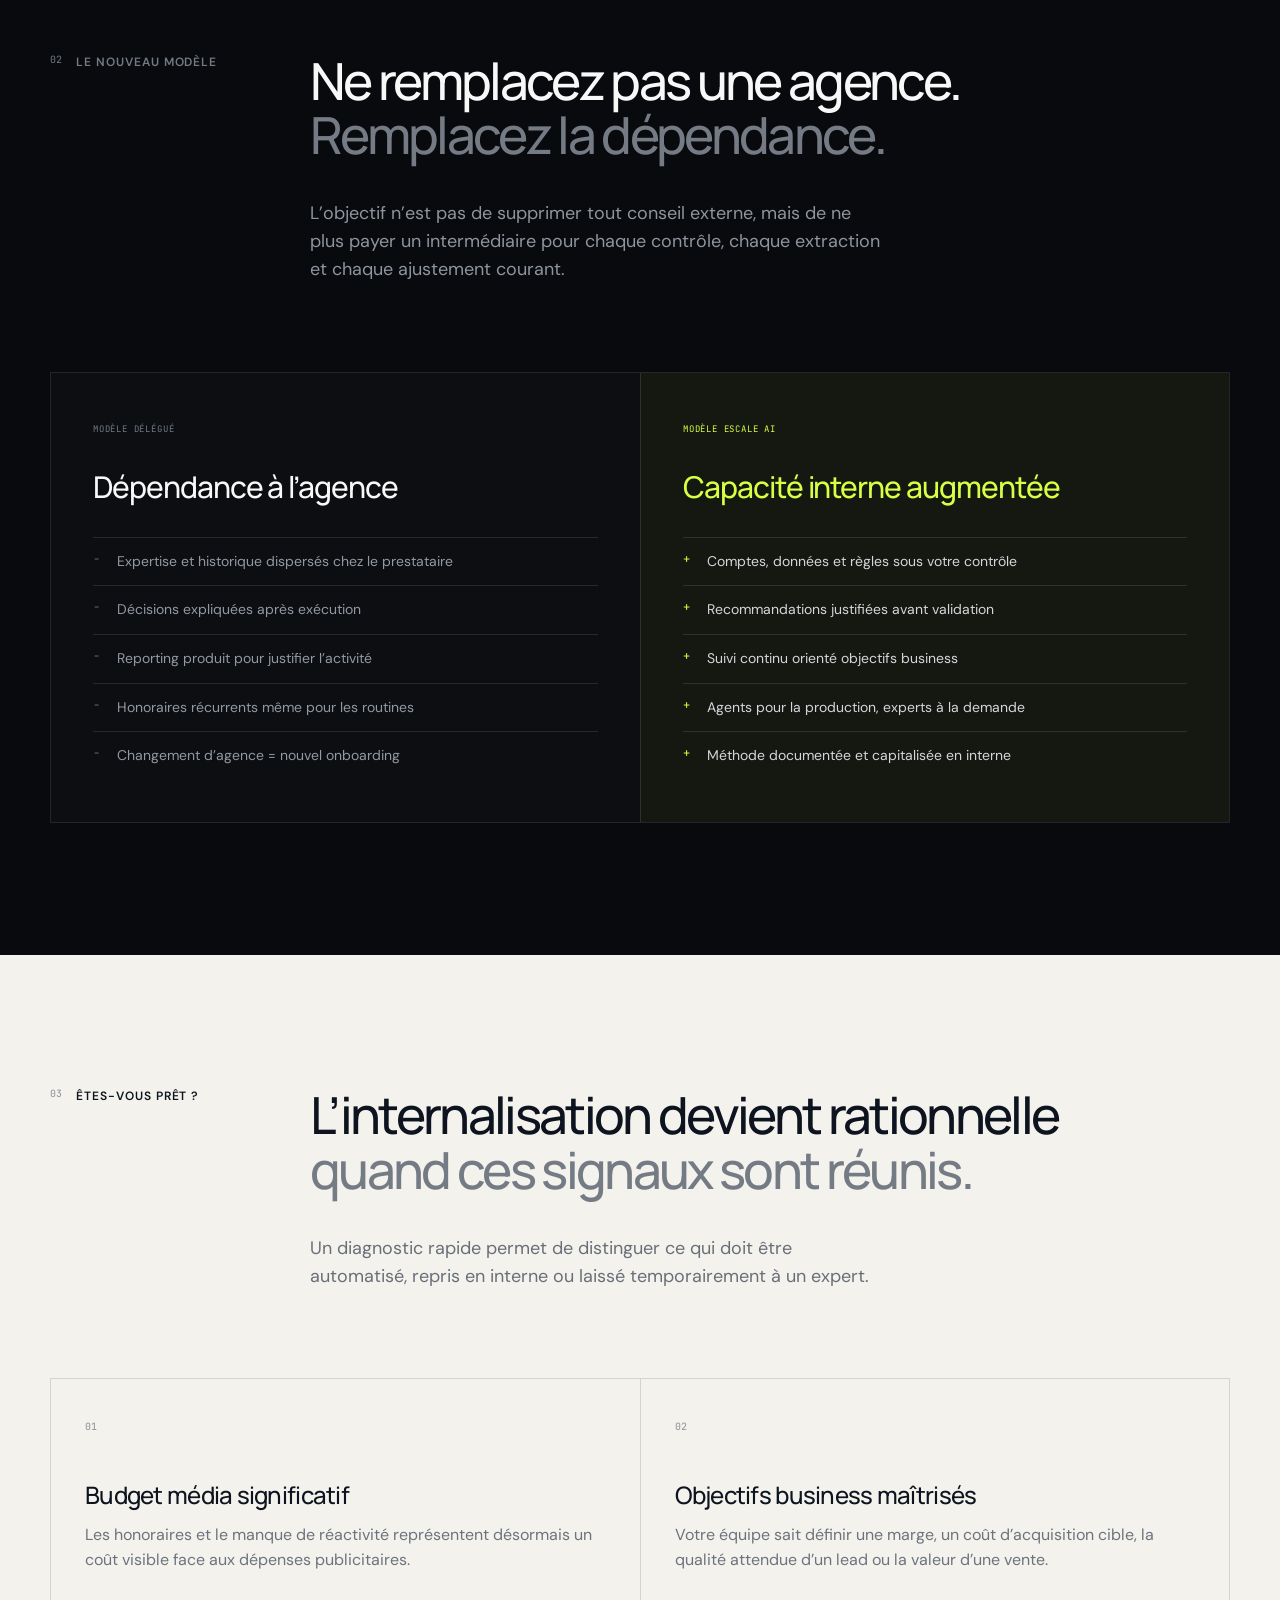
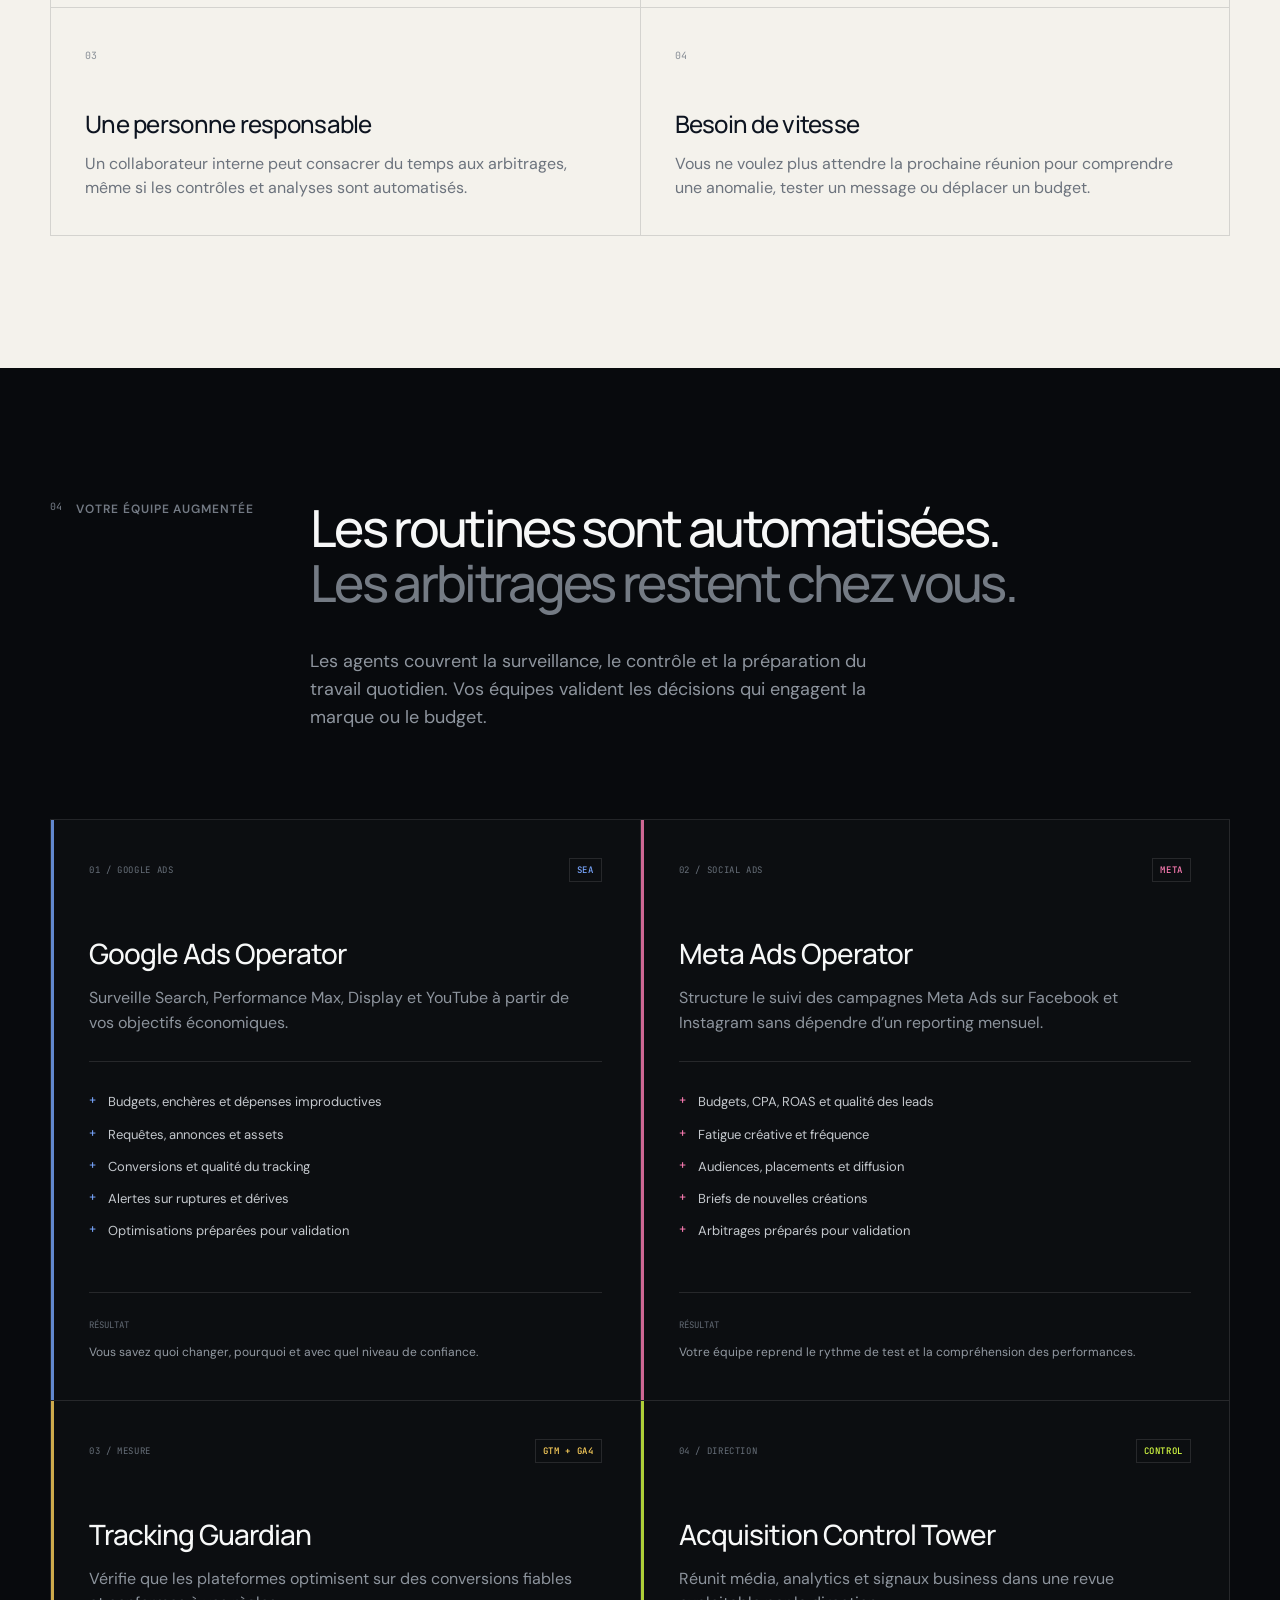
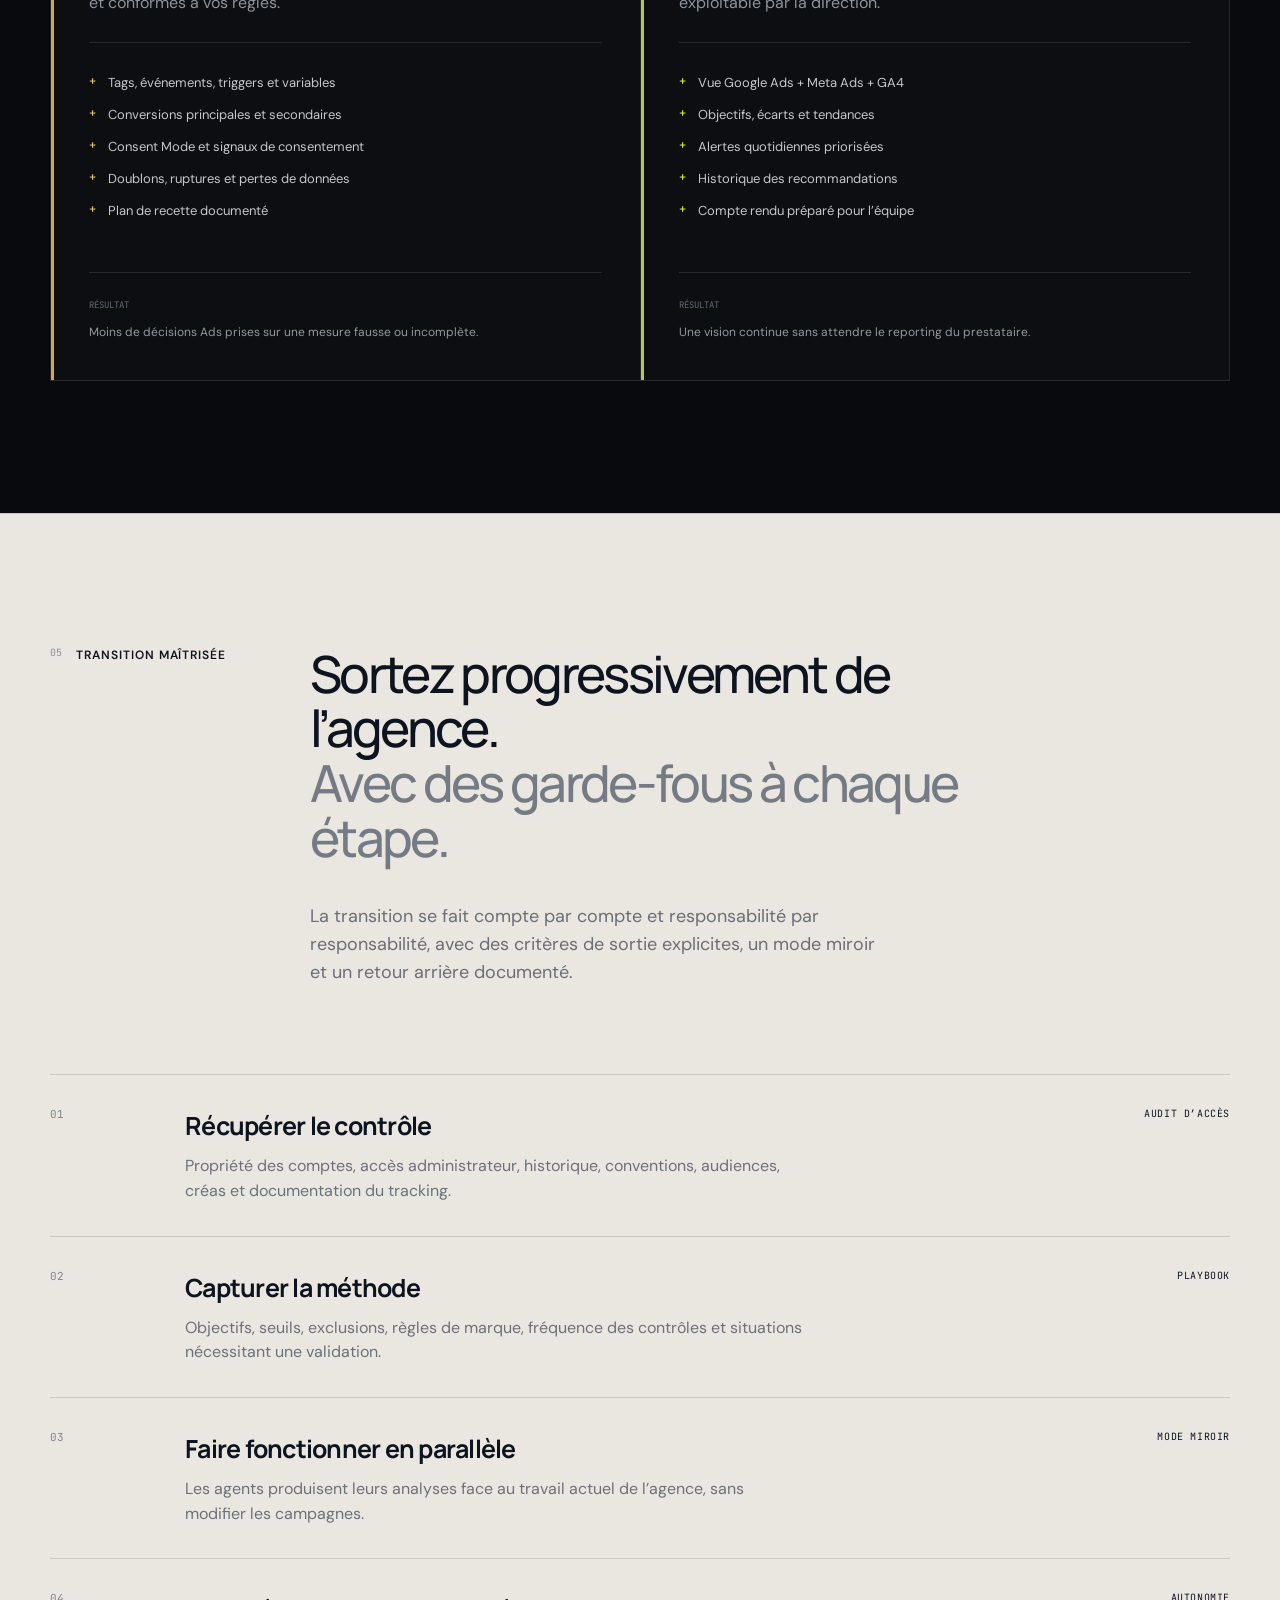
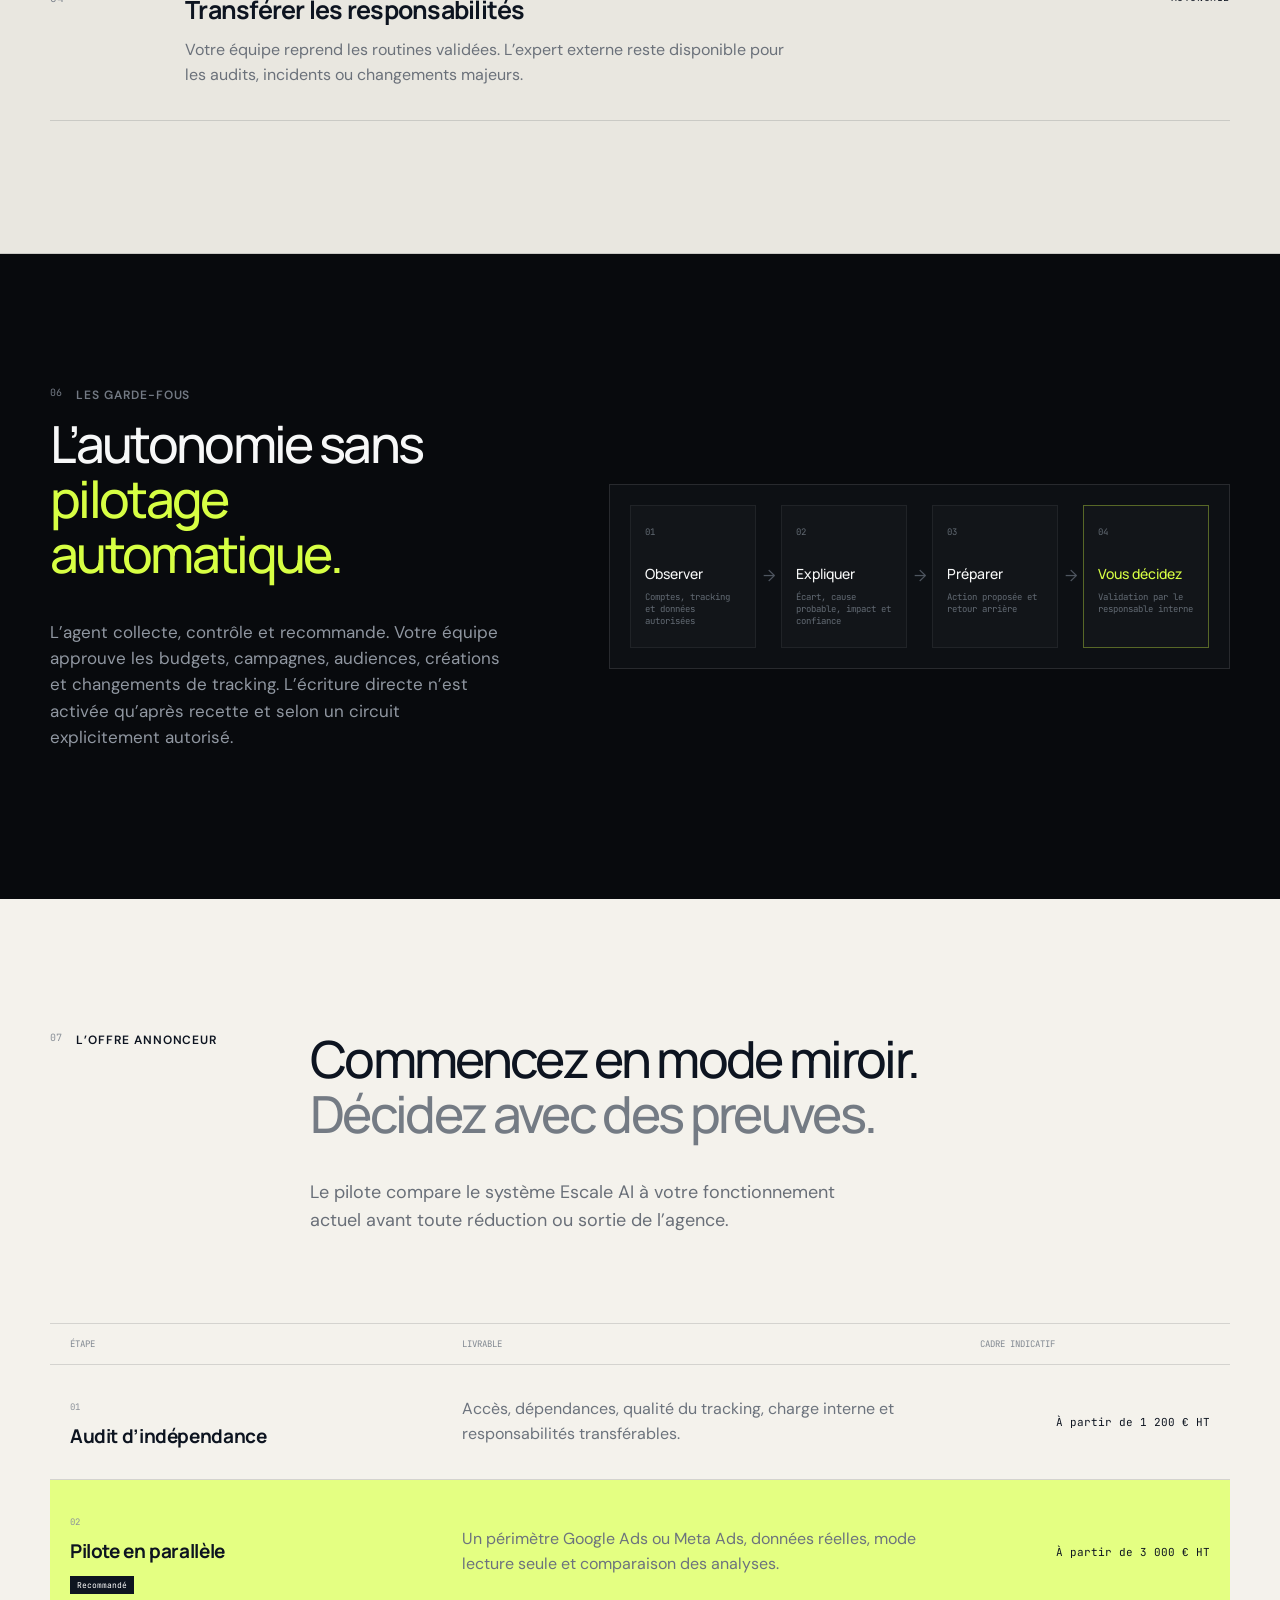
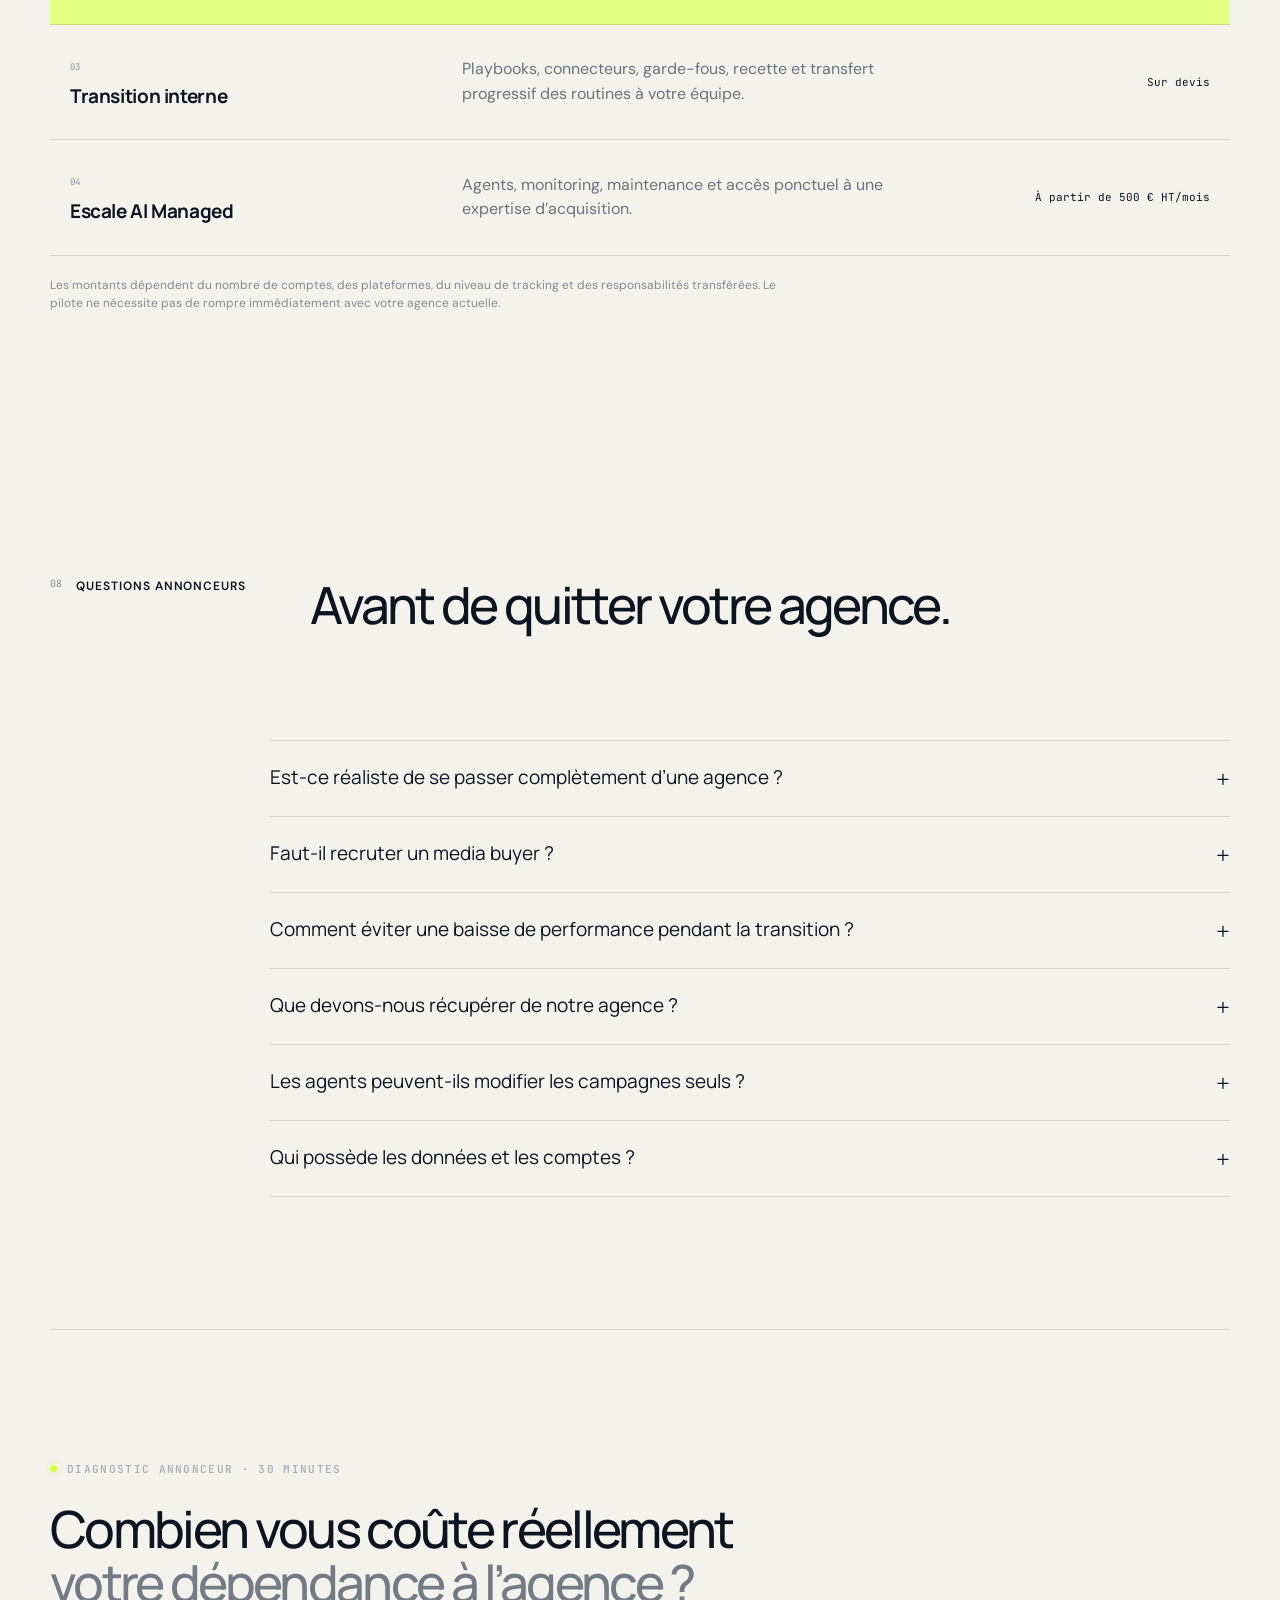
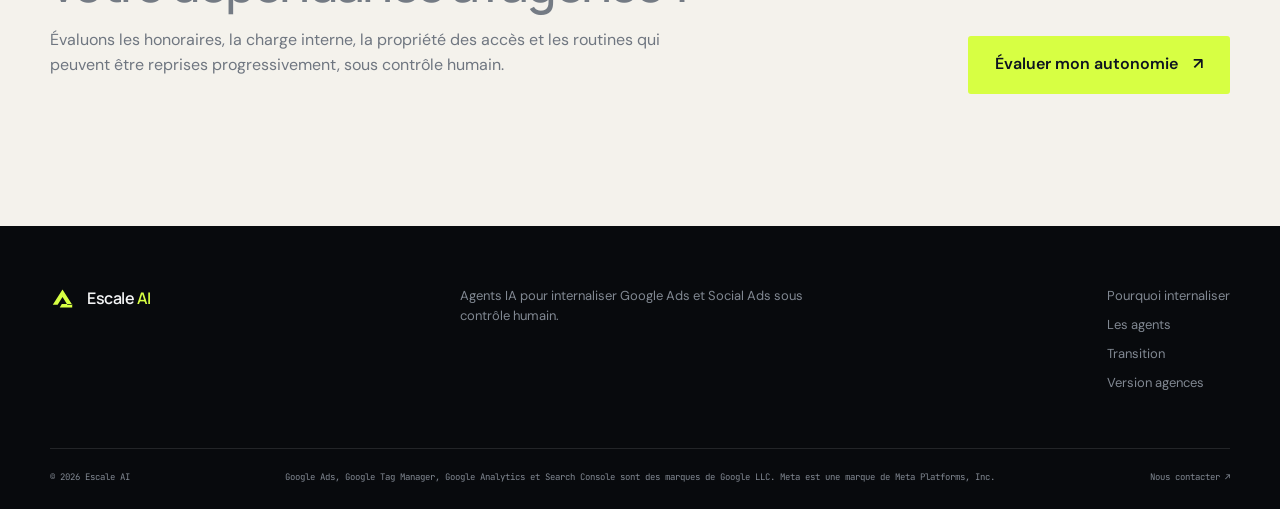
==== commit fc704e0a: "fix: qualify advertiser transition claims" ====
--- a/annonceurs/index.html
+++ b/annonceurs/index.html
@@ -123,7 +123,7 @@
         <div class="section-heading reveal"><div class="section-index light"><span>04</span><p>Votre équipe augmentée</p></div><div><h2 id="products-title">Les routines sont automatisées.<br><em>Les arbitrages restent chez vous.</em></h2><p>Les agents couvrent la surveillance, le contrôle et la préparation du travail quotidien. Vos équipes valident les décisions qui engagent la marque ou le budget.</p></div></div>
         <div class="product-grid">
           <article class="product-card product-google reveal"><div class="product-top"><span>01 / GOOGLE ADS</span><b>SEA</b></div><h3>Google Ads Operator</h3><p>Surveille Search, Performance Max, Display et YouTube à partir de vos objectifs économiques.</p><ul><li>Budgets, enchères et dépenses improductives</li><li>Requêtes, annonces et assets</li><li>Conversions et qualité du tracking</li><li>Alertes sur ruptures et dérives</li><li>Optimisations préparées pour validation</li></ul><div class="product-output"><span>Résultat</span><p>Vous savez quoi changer, pourquoi et avec quel niveau de confiance.</p></div></article>
-          <article class="product-card product-meta reveal"><div class="product-top"><span>02 / SOCIAL ADS</span><b>META</b></div><h3>Social Ads Operator</h3><p>Structure le suivi des campagnes Facebook et Instagram sans dépendre d’un reporting mensuel.</p><ul><li>Budgets, CPA, ROAS et qualité des leads</li><li>Fatigue créative et fréquence</li><li>Audiences, placements et diffusion</li><li>Briefs de nouvelles créations</li><li>Arbitrages préparés pour validation</li></ul><div class="product-output"><span>Résultat</span><p>Votre équipe reprend le rythme de test et la compréhension des performances.</p></div></article>
+          <article class="product-card product-meta reveal"><div class="product-top"><span>02 / SOCIAL ADS</span><b>META</b></div><h3>Meta Ads Operator</h3><p>Structure le suivi des campagnes Meta Ads sur Facebook et Instagram sans dépendre d’un reporting mensuel.</p><ul><li>Budgets, CPA, ROAS et qualité des leads</li><li>Fatigue créative et fréquence</li><li>Audiences, placements et diffusion</li><li>Briefs de nouvelles créations</li><li>Arbitrages préparés pour validation</li></ul><div class="product-output"><span>Résultat</span><p>Votre équipe reprend le rythme de test et la compréhension des performances.</p></div></article>
           <article class="product-card product-gtm reveal"><div class="product-top"><span>03 / MESURE</span><b>GTM + GA4</b></div><h3>Tracking Guardian</h3><p>Vérifie que les plateformes optimisent sur des conversions fiables et conformes à vos règles.</p><ul><li>Tags, événements, triggers et variables</li><li>Conversions principales et secondaires</li><li>Consent Mode et signaux de consentement</li><li>Doublons, ruptures et pertes de données</li><li>Plan de recette documenté</li></ul><div class="product-output"><span>Résultat</span><p>Moins de décisions Ads prises sur une mesure fausse ou incomplète.</p></div></article>
           <article class="product-card product-report reveal"><div class="product-top"><span>04 / DIRECTION</span><b>CONTROL</b></div><h3>Acquisition Control Tower</h3><p>Réunit média, analytics et signaux business dans une revue exploitable par la direction.</p><ul><li>Vue Google Ads + Meta Ads + GA4</li><li>Objectifs, écarts et tendances</li><li>Alertes quotidiennes priorisées</li><li>Historique des recommandations</li><li>Compte rendu préparé pour l’équipe</li></ul><div class="product-output"><span>Résultat</span><p>Une vision continue sans attendre le reporting du prestataire.</p></div></article>
         </div>
@@ -132,7 +132,7 @@
 
     <section class="method section" id="methode" aria-labelledby="method-title">
       <div class="container">
-        <div class="section-heading reveal"><div class="section-index"><span>05</span><p>Transition maîtrisée</p></div><div><h2 id="method-title">Sortez progressivement de l’agence.<br><em>Sans mettre vos campagnes en risque.</em></h2><p>La transition se fait compte par compte et responsabilité par responsabilité, avec des critères de sortie explicites.</p></div></div>
+        <div class="section-heading reveal"><div class="section-index"><span>05</span><p>Transition maîtrisée</p></div><div><h2 id="method-title">Sortez progressivement de l’agence.<br><em>Avec des garde-fous à chaque étape.</em></h2><p>La transition se fait compte par compte et responsabilité par responsabilité, avec des critères de sortie explicites, un mode miroir et un retour arrière documenté.</p></div></div>
         <ol class="method-steps">
           <li class="reveal"><span>01</span><div><h3>Récupérer le contrôle</h3><p>Propriété des comptes, accès administrateur, historique, conventions, audiences, créas et documentation du tracking.</p></div><strong>Audit d’accès</strong></li>
           <li class="reveal"><span>02</span><div><h3>Capturer la méthode</h3><p>Objectifs, seuils, exclusions, règles de marque, fréquence des contrôles et situations nécessitant une validation.</p></div><strong>Playbook</strong></li>
@@ -176,7 +176,7 @@
     </section>
 
     <section class="final-cta section container reveal" aria-labelledby="cta-title">
-      <div><p class="eyebrow"><span class="status-dot"></span> Diagnostic annonceur · 30 minutes</p><h2 id="cta-title">Combien vous coûte réellement<br><em>votre dépendance à l’agence ?</em></h2><p>Évaluons les honoraires, la charge interne, la propriété des accès et les routines qui peuvent être reprises sans risque.</p></div>
+      <div><p class="eyebrow"><span class="status-dot"></span> Diagnostic annonceur · 30 minutes</p><h2 id="cta-title">Combien vous coûte réellement<br><em>votre dépendance à l’agence ?</em></h2><p>Évaluons les honoraires, la charge interne, la propriété des accès et les routines qui peuvent être reprises progressivement, sous contrôle humain.</p></div>
       <a class="button button-primary button-large" href="https://calendly.com/escaleads/30min" target="_blank" rel="noopener">Évaluer mon autonomie <span aria-hidden="true">↗</span></a>
     </section>
   </main>
@@ -185,6 +185,6 @@
     <div class="container footer-main"><a class="brand" href="#accueil"><svg class="brand-mark" viewBox="0 0 36 36" aria-hidden="true"><path d="M4 27 18 5l14 22h-7l-7-11-7 11H4Zm10 4h18v-5H17l-3 5Z"/></svg><span>Escale <strong>AI</strong></span></a><p>Agents IA pour internaliser Google Ads et Social Ads sous contrôle humain.</p><div><a href="#pourquoi">Pourquoi internaliser</a><a href="#agents">Les agents</a><a href="#methode">Transition</a><a href="../">Version agences</a></div></div>
     <div class="container footer-bottom"><span>© <span id="year"></span> Escale AI</span><span>Google Ads, Google Tag Manager, Google Analytics et Search Console sont des marques de Google LLC. Meta est une marque de Meta Platforms, Inc.</span><a href="https://calendly.com/escaleads/30min" target="_blank" rel="noopener">Nous contacter ↗</a></div>
   </footer>
-  <script src="../script.js?v=2"></script>
+  <script src="../script.js?v=3"></script>
 </body>
 </html>
